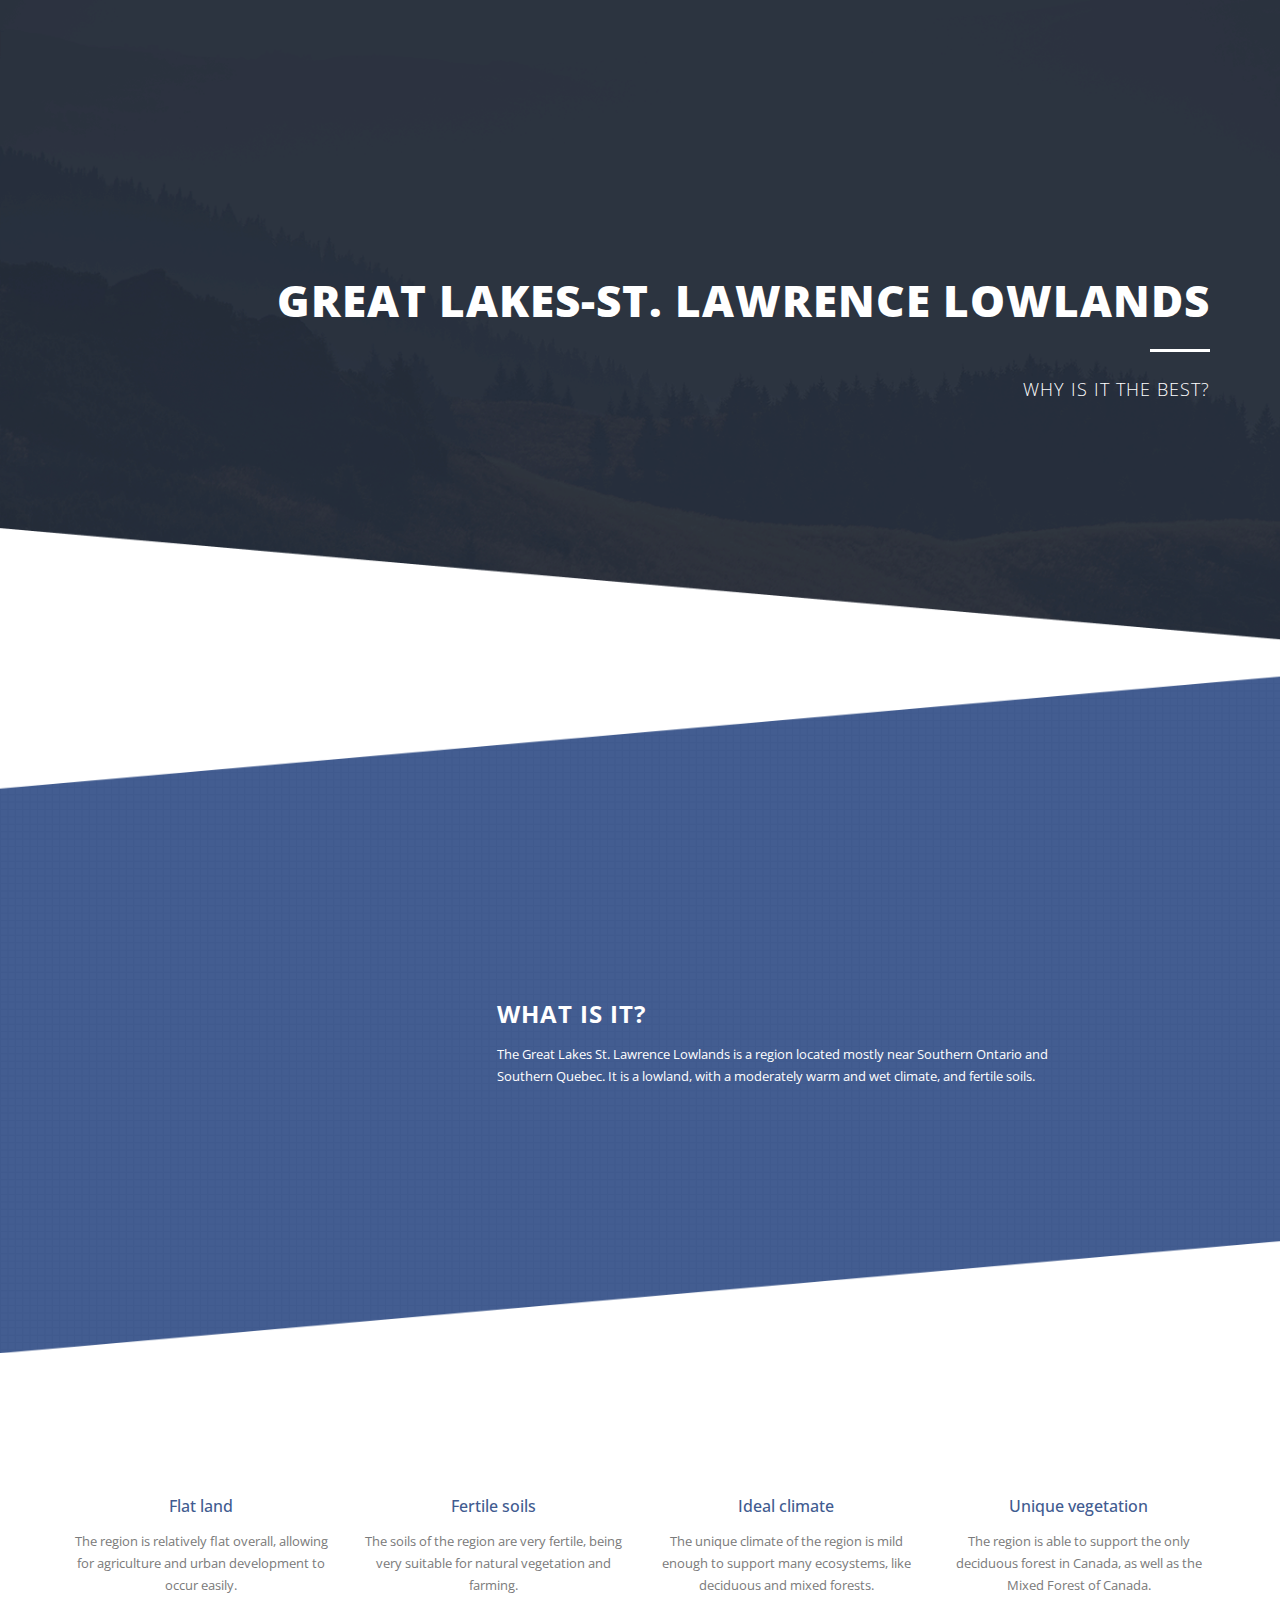
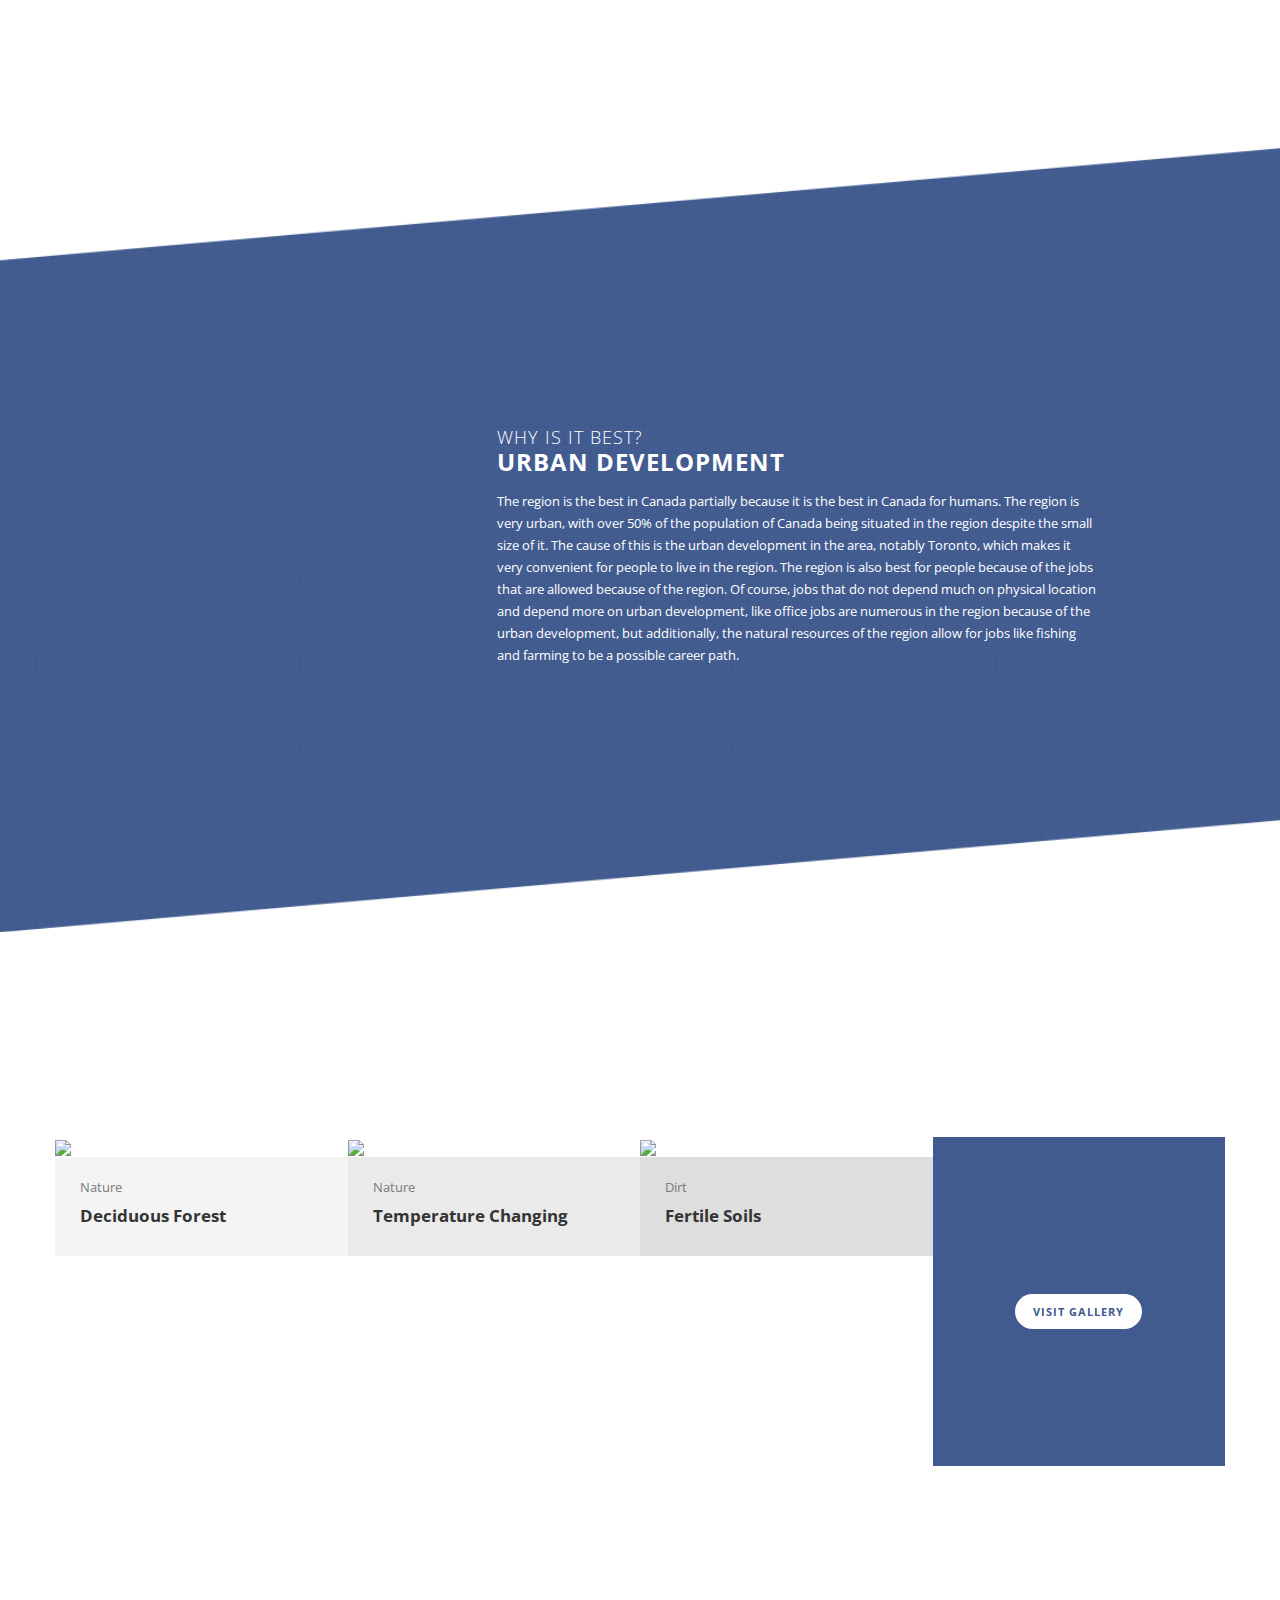
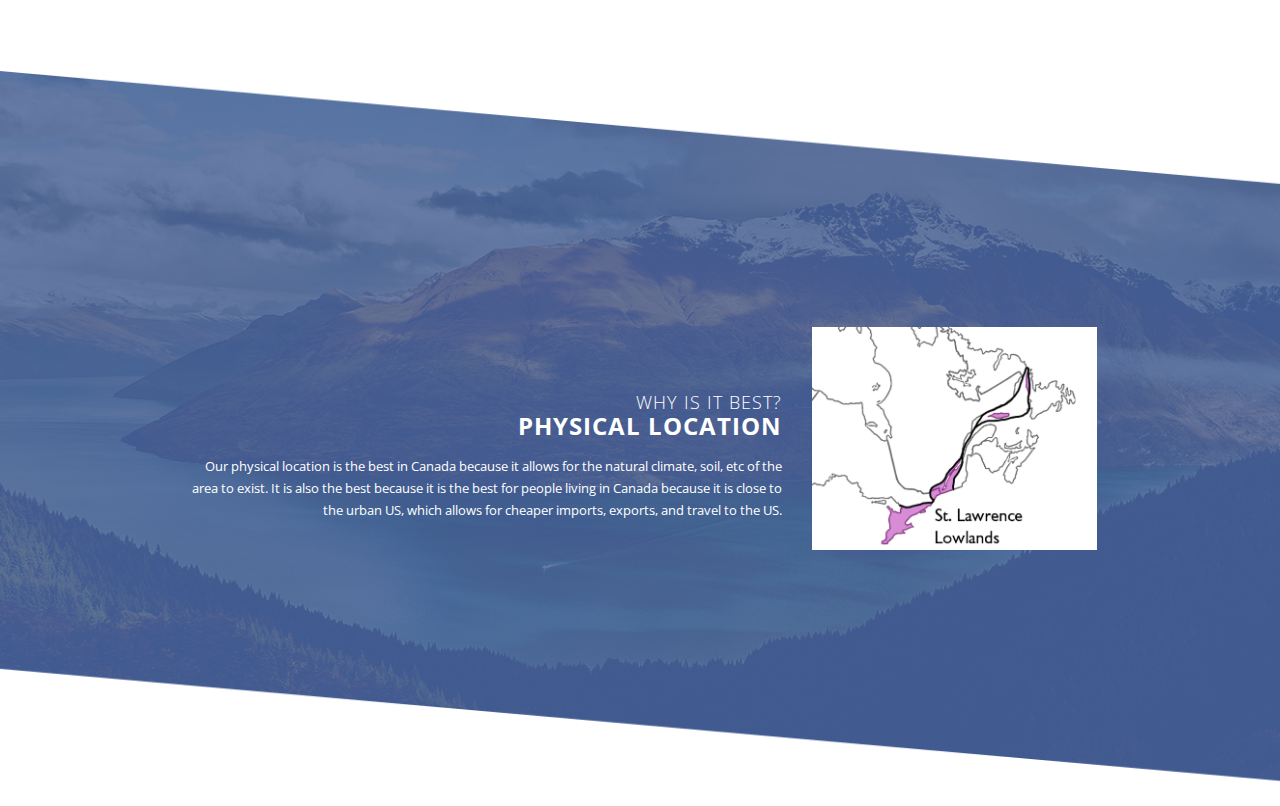
==== index.html @ 6da6be7d "fuck" ====
<!doctype html>
<!--[if lt IE 7]>      <html class="no-js lt-ie9 lt-ie8 lt-ie7" lang=""> <![endif]-->
<!--[if IE 7]>         <html class="no-js lt-ie9 lt-ie8" lang=""> <![endif]-->
<!--[if IE 8]>         <html class="no-js lt-ie9" lang=""> <![endif]-->
<!--[if gt IE 8]><!--> <html class="no-js" lang=""> <!--<![endif]-->
    <head>
        <meta charset="utf-8">
        <meta http-equiv="X-UA-Compatible" content="IE=edge,chrome=1">
<!--

Template 2091 Ziggy

http://www.tooplate.com/view/2091-ziggy

-->
<link rel="apple-touch-icon-precomposed" sizes="57x57" href="favicomatic/apple-touch-icon-57x57.png" />
<link rel="apple-touch-icon-precomposed" sizes="114x114" href="favicomatic/apple-touch-icon-114x114.png" />
<link rel="apple-touch-icon-precomposed" sizes="72x72" href="favicomatic/apple-touch-icon-72x72.png" />
<link rel="apple-touch-icon-precomposed" sizes="144x144" href="favicomatic/apple-touch-icon-144x144.png" />
<link rel="apple-touch-icon-precomposed" sizes="60x60" href="favicomatic/apple-touch-icon-60x60.png" />
<link rel="apple-touch-icon-precomposed" sizes="120x120" href="favicomatic/apple-touch-icon-120x120.png" />
<link rel="apple-touch-icon-precomposed" sizes="76x76" href="favicomatic/apple-touch-icon-76x76.png" />
<link rel="apple-touch-icon-precomposed" sizes="152x152" href="favicomatic/apple-touch-icon-152x152.png" />
<link rel="icon" type="image/png" href="favicomatic/favicon-196x196.png" sizes="196x196" />
<link rel="icon" type="image/png" href="favicomatic/favicon-96x96.png" sizes="96x96" />
<link rel="icon" type="image/png" href="favicomatic/favicon-32x32.png" sizes="32x32" />
<link rel="icon" type="image/png" href="favicomatic/favicon-16x16.png" sizes="16x16" />
<link rel="icon" type="image/png" href="favicomatic/favicon-128.png" sizes="128x128" />
<meta name="application-name" content="&nbsp;"/>
<meta name="msapplication-TileColor" content="#FFFFFF" />
<meta name="msapplication-TileImage" content="favicomatic/mstile-144x144.png" />
<meta name="msapplication-square70x70logo" content="favicomatic/mstile-70x70.png" />
<meta name="msapplication-square150x150logo" content="favicomatic/mstile-150x150.png" />
<meta name="msapplication-wide310x150logo" content="favicomatic/mstile-310x150.png" />
<meta name="msapplication-square310x310logo" content="favicomatic/mstile-310x310.png" />

        <title>Great Lakes-St. Lawrence Lowlands</title>
        <meta name="description" content="">
        <meta name="viewport" content="width=device-width, initial-scale=1">
        
        <link href="https://fonts.googleapis.com/css?family=Open+Sans:300,400,600,700,800" rel="stylesheet">
        <link rel="apple-touch-icon" href="apple-touch-icon.png">

        <link rel="stylesheet" href="css/bootstrap.min.css">
        <link rel="stylesheet" href="css/bootstrap-theme.min.css">
        <link rel="stylesheet" href="css/fontAwesome.css">
        <link rel="stylesheet" href="css/tooplate-style.css">

        <script src="js/vendor/modernizr-2.8.3-respond-1.4.2.min.js"></script>
    </head>
    <body>
        

        <section class="first-section">
          <div class="container">
            <div class="row">
              <div class="col-md-12">
                <div class="text-content">
                  <h2>Great Lakes-St. Lawrence Lowlands</h2>
                  <div class="line-dec"></div>
                  <span>Why is it the best?</span>
                </div>
              </div>
            </div>
          </div>
        </section>

        
        <section class="third-section">
          <div class="container">
            <div class="row">
              <div class="col-md-10 col-md-offset-1">
                <div class="left-image col-md-4">
                  <img src="https://live.staticflickr.com/2066/1739766383_c08c0057c8_b.jpg" alt="">
                </div>
                <div class="right-text col-md-8">
                  <h4><em></em><br>What is it?</h4>
                  <p>The Great Lakes St. Lawrence Lowlands is a region located mostly near Southern Ontario and Southern Quebec. It is a lowland, with a moderately warm and wet climate, and fertile soils.
                  </p>
                </div>
              </div>
            </div>
          </div>
        </section>
        <section class="second-section">
          <div class="container">
            <div class="row">
              <div class="col-md-3 col-sm-6">
                <div class="service-item">
                  <div class="icon">
                      <img src="http://ottawageography.yolasite.com/resources/78af8d7d-ea88-4851-98fd-b09d8a6c6bad.jpg" alt="">
                  </div>
                  <h4>Flat land</h4>
                  <p>The region is relatively flat overall, allowing for agriculture and urban development to occur easily.</p>
                </div>
              </div>
              <div class="col-md-3 col-sm-6">
                <div class="service-item">
                  <div class="icon">
                      <img src="https://miro.medium.com/max/2625/1*d8DyNLUIa8xo5rGrO-2FSg.jpeg" alt="">
                  </div>
                  <h4>Fertile soils</h4>
                  <p>The soils of the region are very fertile, being very suitable for natural vegetation and farming.</p>
                </div>
              </div>
              <div class="col-md-3 col-sm-6">
                <div class="service-item">
                  <div class="icon">
                      <img src="https://c2.staticflickr.com/2/1025/1300000559_3ce726d0a6.jpg" alt="">
                  </div>
                  <h4>Ideal climate</h4>
                  <p>The unique climate of the region is mild enough to support many ecosystems, like deciduous and mixed forests.</p>
                </div>
              </div>
              <div class="col-md-3 col-sm-6">
                <div class="service-item">
                  <div class="icon">
                      <img src="http://geoknow.net/places/images/canada-grat-lakes-st-lawrence-lowlands/T-McDonald-Canada-GLSLLL-Autumn-Colour-Spencer-Gorge-ON_g9i5.jpg" alt="">
                  </div>
                  <h4>Unique vegetation</h4>
                  <p>The region is able to support the only deciduous forest in Canada, as well as the Mixed Forest of Canada.</p>
                </div>
              </div>
            </div>
          </div>
        </section>

        <section class="third-section">
          <div class="container">
            <div class="row">
              <div class="col-md-10 col-md-offset-1">
                <div class="left-image col-md-4">
                  <img src="https://handluggageonly.co.uk/wp-content/uploads/2018/05/6I9A9440.jpg" alt="">
                </div>
                <div class="right-text col-md-8">
                  <h4><em>Why is it best?</em><br>Urban Development</h4>
                  <p>The region is the best in Canada partially because it is the best in Canada for humans. The region is very urban, with over 50% of the population of Canada being situated in the region despite the small size of it. The cause of this is the urban development in the area, notably Toronto, which makes it very convenient for people to live in the region. The region is also best for people because of the jobs that are allowed because of the region. Of course, jobs that do not depend much on physical location and depend more on urban development, like office jobs are numerous in the region because of the urban development, but additionally, the natural resources of the region allow for jobs like fishing and farming to be a possible career path. 
                  </p>
                </div>
              </div>
            </div>
          </div>
        </section>

        <section class="fourth-section">
          <div class="container">
            <div class="row">
              <div class="col-md-3 col-sm-6">
                <div class="portfolio-item first-item">
                  <div class="image">
                    <a href="https://www.nps.gov/im/ncrn/images/I-M_20061027_AutumnColors_51_lg.jpg?maxwidth=1200&autorotate=false" data-lightbox="image-1"><img src="https://www.nps.gov/im/ncrn/images/I-M_20061027_AutumnColors_51_lg.jpg?maxwidth=1200&autorotate=false"></a>
                  </div>
                  <div class="text">
                    <span>Nature</span>
                    <h4>Deciduous Forest</h4>
                  </div>
                </div>
              </div>
              <div class="col-md-3 col-sm-6">
                <div class="portfolio-item second-item">
                  <div class="image">
                    <a href="https://i.pinimg.com/originals/65/4c/60/654c600052a0fb4bc48bbe110316e468.jpg" data-lightbox="image-1"><img src="https://i.pinimg.com/originals/65/4c/60/654c600052a0fb4bc48bbe110316e468.jpg"></a>
                  </div>
                  <div class="text">
                    <span>Nature</span>
                    <h4>Temperature Changing</h4>
                  </div>
                </div>
              </div>
              <div class="col-md-3 col-sm-6">
                <div class="portfolio-item third-item">
                  <div class="image">
                    <a href="https://stlawrencelowlands.files.wordpress.com/2013/11/7sm.jpg" data-lightbox="image-1"><img src="https://stlawrencelowlands.files.wordpress.com/2013/11/7sm.jpg"></a>
                  </div>
                  <div class="text">
                    <span>Dirt</span>
                    <h4>Fertile Soils</h4>
                  </div>
                </div>
              </div>
              <div class="col-md-3 col-sm-6">
                <div class="send-to-portfolio">
                  <div class="primary-button">
                    <a href="portfolio-page.html">Visit gallery</a>
                  </div>
                </div>
              </div>
            </div>
          </div>
        </section>

        <section class="fivth-section">
          <div class="container">
            <div class="row">
              <div class="col-md-10 col-md-offset-1"> 
                <div class="left-text col-md-8">
                  <h4><em>Why is it best?</em><br>Physical Location</h4>
                  <p>Our physical location is the best in Canada because it  allows for the natural climate, soil, etc of the area to exist. It is also the best because it is the best for people living in Canada because it is close to the urban US, which allows for cheaper imports, exports, and travel to the US. 
                  </p>
                </div>
                <div class="right-image col-md-4">
                  <img src="img/Capture.PNG" alt="">
                </div>
              </div>
            </div>
          </div>
        </section>


        <script src="//ajax.googleapis.com/ajax/libs/jquery/1.11.2/jquery.min.js"></script>
        <script>window.jQuery || document.write('<script src="js/vendor/jquery-1.11.2.min.js"><\/script>')</script>

        <script src="js/vendor/bootstrap.min.js"></script>

        <script src="js/plugins.js"></script>
        <script src="js/main.js"></script>

    </body>
</html>
---- css/tooplate-style.css ----
/* 

Template 2091 Ziggy

http://www.tooplate.com/view/2091-ziggy

*/

/*============
BASIC STYLE
============*/

ul {
	padding: 0;
	margin: 0;
	list-style: none;
}

body {
	font-family: 'Open Sans', sans-serif;
}

p {
	font-size: 13px;
	color: #7a7a7a;
	line-height: 22px;
}

.primary-button a {
	text-decoration: none;
	padding: 10px 18px;
	display: inline-block;
	border-radius: 24px;
	font-size: 11px;
	text-transform: uppercase;
	font-weight: 700;
	letter-spacing: 1px;
}


/* ======================
----- FIRST SECTION------
=======================*/

.first-section {
	background-image: url(../img/first-section-bg.png);
	background-size: cover;
	width: 100%;
	background-repeat: no-repeat;
	padding: 20% 0px 20% 0px;
}

.first-section .text-content {
	text-align: right;
	color: #fff;
}

.first-section .text-content h2 {
	font-size: 44px;
	text-transform: uppercase;
	font-weight: 900;
	letter-spacing: 1px;
}

.first-section .text-content .line-dec {
	width: 60px;
	height: 3px;
	background-color: #fff;
	margin: 25px 0px 25px auto;
}

.first-section .text-content span {
	font-size: 18px;
	text-transform: uppercase;
	font-weight: 300;
	letter-spacing: 1px;
}


/* ======================
---- SECOND SECTION------
=======================*/

.second-section {
	padding: 100px 0px;
}

.second-section .service-item {
	text-align: center;
}

.second-section .service-item .icon img {
	max-width: 100%;
	overflow: hidden;
}

.second-section h4 {
	font-size: 16px;
	color: #415b90;
	margin-top: 25px;
	margin-bottom: 15px;
}


/* ======================
----- THIRD SECTION------
=======================*/

.third-section {
	background-image: url(../img/third-section-bg.png);
	background-size: cover;
	width: 100%;
	background-repeat: no-repeat;
	padding: 20% 0px;
}

.third-section .left-image img {
	width: 100%;
	overflow: hidden;
	text-align: center;
}

.third-section .right-text {
	display: inline;
}

.third-section em {
	font-size: 18px;
	font-style: normal;
	font-weight: 300;
}

.third-section h4 {
	margin-top: 60px;
	color: #fff;
	font-size: 24px;
	font-weight: 700;
	text-transform: uppercase;
	letter-spacing: 1px;
}

.third-section p {
	color: #fff;
	margin-top: 15px;
}


/* ======================
---- FOURTH SECTION -----
=======================*/

.fourth-section {
	background-image: url(../img/fourth-section-bg.png);
	background-size: cover;
	width: 100%;
	background-repeat: no-repeat;
	padding: 16% 0px;
}

.fourth-section .col-md-3 {
	padding-left: 0px;
	padding-right: 0px;
}

.fourth-section .portfolio-item img {
	width: 100%;
	overflow: hidden;
}

.fourth-section .first-item .text {
	background-color: #f4f4f4;
}

.fourth-section .second-item .text {
	background-color: #eaeaea;
}

.fourth-section .third-item .text {
	background-color: #dedede;
}

.fourth-section .portfolio-item .text {
	padding: 20px 25px;
}

.fourth-section .portfolio-item .text span {
	font-size: 13px;
	color: #7a7a7a;
}

.fourth-section .portfolio-item .text h4 {
	font-size: 17px;
	color: #343434;
	font-weight: 700;
}

.fourth-section .send-to-portfolio {
	background-color: #415b90;
	text-align: center;
	padding:  46.7% 0px;
}

.fourth-section .send-to-portfolio span {
	display: inline-block;
	font-size: 13px;
	color: #fff;
}

.fourth-section .send-to-portfolio .primary-button {
	margin-top: 20px;
}

.fourth-section .send-to-portfolio .primary-button a {
	background-color: #fff;
	color: #415b90;
}

.fourth-section .send-to-portfolio .primary-button a:hover {
	background-color: #22304d;
	color: #fff;
	transition: all 0.3s;
}


/* ======================
----- FIVTH SECTION------
=======================*/

.fivth-section {
	background-image: url(../img/fivth-section-bg.png);
	background-size: cover;
	width: 100%;
	background-repeat: no-repeat;
	padding: 20% 0px;
}

.fivth-section .right-image {
	display: inline;
}

.fivth-section .right-image img {
	max-width: 100%;
	overflow: hidden;
	text-align: center;
}

.fivth-section .left-text {
	display: inline;
	text-align: right;
}

.fivth-section em {
	font-size: 18px;
	font-style: normal;
	font-weight: 300;
}

.fivth-section h4 {
	margin-top: 60px;
	color: #fff;
	font-size: 24px;
	font-weight: 700;
	text-transform: uppercase;
	letter-spacing: 1px;
}

.fivth-section p {
	color: #fff;
	margin-top: 15px;
}


/* ======================
----- SIXTH SECTION------
=======================*/

.sixth-section {
	background-image: url(../img/sixth-section-bg.png);
	background-size: cover;
	width: 100%;
	background-repeat: no-repeat;
	padding: 10% 0px;
}

.sixth-section input {
	padding-left: 15px;
	font-size: 13px;
	color: #7a7a7a;
	border: 1px solid #eee;
	outline: none;
	height: 44px;
	border-radius: 22px;
	width: 100%;
	margin-bottom: 30px;
}

.sixth-section textarea {
	border-radius: 22px;
	border: 1px solid #eee;
	padding: 15px;
	font-size: 13px;
	color: #7a7a7a;
	outline: none;
	margin-bottom: 25px;
	height: 180px;
	max-height: 250px;
	width: 100%;
	max-width: 100%;
	max-height: 240px;
	display: inline-block;
}

.sixth-section button {
	text-decoration: none;
	padding: 10px 18px;
	display: inline-block;
	border-radius: 24px;
	font-size: 11px;
	text-transform: uppercase;
	font-weight: 700;
	background-color: #415b90;
	color: #fff;
	letter-spacing: 1px;
}

.sixth-section button:hover {
	color: #fff;
	background-color: #22304d;
	transition: all 0.3s;
}

.sixth-section .right-info {
	margin-left: 20px;
}

.sixth-section .right-info ul {
	padding: 0;
	margin: 0;
	list-style: none;
}

.sixth-section .right-info ul li {
	display: block;
	font-size: 13px;
	font-weight: 700;
	color: #415b90;
	margin-bottom: 20px;
}

.sixth-section .right-info ul li a {
	text-decoration: none;
	color: #415b90;
}

.sixth-section .right-info ul li i {
	margin-right: 15px;
	display: inline-block;
	width: 46px;
	height: 46px;
	line-height: 46px;
	text-align: center;
	color: #415b90;
	border-radius: 50%;
	border: 1px solid #415b90;
	font-size: 18px;
}

/* ======================
----- FOOTER SECTION ----
=======================*/

footer {
	text-align: center;
	background-image: url(../img/footer-bg.png);
	background-size: cover;
	width: 100%;
	background-repeat: no-repeat;
	padding: 11% 0px 4% 0px;
}

footer ul {
	padding: 0;
	margin: 0;
	list-style: none;
}

footer ul li {
	display: inline-block;
	margin: 0 3px;
}

footer ul li a {
	font-size: 16px;
	color: #415b90;
	display: inline-block;
	width: 38px;
	height: 38px;
	line-height: 38px;
	text-align: center;
	background-color: #fff;
	border-radius: 50%;
}

footer ul li a:hover {
	background-color: #22304d;
	color: #415b90;
	transition: all 0.3s;
}

footer p {
	margin-top: 20px;
	font-size: 13px;
	font-weight: 300;
	letter-spacing: 0.2px;
	color: #fff;
}

footer em {
	font-style: normal;
	font-weight: 600;
}

footer a {
	color: #fff;
}

footer a:hover {
	color: #3CF;
}


/* =====================
----- GALLERY PAGE -----
======================*/

.first-gallery-section {
	background-image: url(../img/heading-bg.png);
	background-size: cover;
	width: 100%;
	background-repeat: no-repeat;
	padding: 10% 0px 15% 0px;
}

.first-gallery-section .text-content {
	text-align: right;
	color: #fff;
}

.first-gallery-section .text-content h2 {
	font-size: 44px;
	text-transform: uppercase;
	font-weight: 900;
	letter-spacing: 1px;
}

.first-gallery-section .text-content .line-dec {
	width: 60px;
	height: 3px;
	background-color: #fff;
	margin: 25px 0px 25px auto;
}

.first-gallery-section .text-content span {
	font-size: 18px;
	text-transform: uppercase;
	font-weight: 300;
	letter-spacing: 1px;
}

.send-to-home  {
	margin-top: 100px;
	margin-bottom: 50px;
}

.send-to-home .back-to-home {
	background-color: #415b90;
	text-align: center;
	padding: 45px 0px;
}

.send-to-home .back-to-home span {
	display: inline-block;
	font-size: 13px;
	color: #fff;
}

.send-to-home .back-to-home .primary-button {
	margin-top: 20px;
}

.send-to-home .back-to-home .primary-button a {
	background-color: #fff;
	color: #415b90;
}

.send-to-home .back-to-home .primary-button a:hover {
	background-color: #22304d;
	color: #fff;
	transition: all 0.3s;
}

.filter-categories {
  text-align: center;
  margin-bottom: 20px;
  margin-top: 10px;
}

.filter-categories ul li {
  margin: 0px 5px 15px 5px;
  display: inline-block;
}

.filter-categories ul li span {
  cursor: pointer;
  color: #7a7a7a;
  border-radius: 25px;
  background: white;
  display: inline-block;
  border: 1px solid #ddd;
  padding: 10px 18px;
  font-size: 11px;
  text-transform: uppercase;
  font-weight: 700;
}

.filter-categories ul li.active span {
  background: #415b90;
  color: white;
  border: 1px solid #415b90;
}

.projects-holder .mix {
  display: none;
}

.content-wrapper {
	margin-bottom: 100px;
	text-align: center;
}

.content-wrapper .portfolio-items {
	margin-top: 30px;
}

.content-wrapper ul {
	padding: 0;
	margin: 0;
	list-style: none;
}

.content-wrapper .project-item {
	margin-top: 25px;
}

.content-wrapper .project-item img {
	width: 100%;
	overflow: hidden;
}

.content-wrapper .project-item .text {
	text-align: left;
	padding: 20px 25px;
	background-color: #f4f4f4;
}

.content-wrapper .project-item .text span {
	font-size: 13px;
	color: #7a7a7a;
}

.content-wrapper .project-item .text h4 {
	font-size: 17px;
	color: #343434;
	font-weight: 700;
}


/* ======================
-- RESPONSIVE SECTION ---
=======================*/

@media (max-width: 1200px){

	.fourth-section .send-to-portfolio {
		padding:  47.5% 0px;
	}

	.gallery-page .portfolio-items  {
		margin-right: 15px;
	}

}

@media (max-width: 992px){

	.fourth-section .send-to-portfolio {
		padding:  45.8% 0px;
	}

	.third-section {
		text-align: center;
	}

	.third-section .right-text {
		text-align: left;
	}

	.third-section .left-image img {
		width: 50%;
	}

	.fivth-section {
		text-align: center;
	}

	.fivth-section .left-text {
		text-align: left;
	}

	.fivth-section .right-image img {
		margin-top: 30px;
		width: 50%;
	}

	.sixth-section .right-info {
		text-align: left;
		margin-left: 0px;
		margin-top: 45px;
	}

}

@media (max-width: 850px){

	.send-to-home  {
		margin-top: 80px;
	}

	.first-gallery-section {
		padding: 10% 0px 40% 0px;
	}

	.first-section {
		padding: 150px 0px 200px 0px;
	}

	.first-section .text-content {
		text-align: center;
	}

	.first-section .text-content .line-dec {
		margin: 25px auto;
	}

	.second-section {
		padding: 50px 0px 0px 0px;
	}

	.second-section .service-item {
		margin-bottom: 50px;
	}

	.third-section {
		margin-top: -50px;
		text-align: center;
		padding: 250px 0px 150px 0px;
	}

	.third-section .right-text {
		text-align: left;
	}

	.fourth-section {
		padding: 150px 0px;
	}

	.fourth-section .col-md-3 {
		padding-left: 15px;
		padding-right: 15px;
	}

	.fourth-section .portfolio-item {
		margin-bottom: 30px;
	}

	.fourth-section .send-to-portfolio {
		padding:  46% 0px;
	}

	.fivth-section {
		text-align: center;
		padding: 50px 0px 250px 0px;
	}

	.fivth-section .left-text {
		text-align: left;
		margin-bottom: 30px;
		display: inline-block;
	}

	.sixth-section {
		text-align: center;
		padding: 0px 0px 0px 0px;
	}

	.sixth-section .right-info {
		text-align: left;
		margin-left: 0px;
		margin-top: 45px;
	}

	footer {
		margin-top: -50px;
		padding: 200px 0px 20px 0px;
	}
}


@media (max-width: 590px){

	.third-section {
		text-align: center;
	}

	.third-section .left-image img {
		width: 80%;
	}

	.fivth-section {
		text-align: center;
	}

	.fivth-section .right-image img {
		width: 80%;
	}
	
}

/*========================================
----------- LIGHT BOX STYLE ------------
========================================*/

/* Preload images */
body:after {
  content: url(../img/close.png) url(../img/loading.gif) url(../img/prev.png) url(../img/next.png);
  display: none;
}

body.lb-disable-scrolling {
  overflow: hidden;
}

.lightboxOverlay {
  position: absolute;
  top: 0;
  left: 0;
  z-index: 9999;
  background-color: black;
  filter: progid:DXImageTransform.Microsoft.Alpha(Opacity=80);
  opacity: 0.8;
  display: none;
}

.lightbox {
  position: absolute;
  margin-top: 5%;
  left: 0;
  width: 100%;
  z-index: 10000;
  text-align: center;
  line-height: 0;
  font-weight: normal;
}

.lightbox .lb-image {
  display: block;
  height: auto;
  max-width: inherit;
  max-height: none;
  border-radius: 3px;

  /* Image border */
  border: 4px solid white;
}

.lightbox a img {
  border: none;
}

.lb-outerContainer {
  position: relative;
  *zoom: 1;
  width: 250px;
  height: 250px;
  margin: 0 auto;
  border-radius: 4px;

  /* Background color behind image.
     This is visible during transitions. */
  background-color: white;
}

.lb-outerContainer:after {
  content: "";
  display: table;
  clear: both;
}

.lb-loader {
  position: absolute;
  top: 43%;
  left: 0;
  height: 25%;
  width: 100%;
  text-align: center;
  line-height: 0;
}

.lb-cancel {
  display: block;
  width: 32px;
  height: 32px;
  margin: 0 auto;
  background: url(../img/loading.gif) no-repeat;
}

.lb-nav {
  position: absolute;
  top: 0;
  left: 0;
  height: 100%;
  width: 100%;
  z-index: 10;
}

.lb-container > .nav {
  left: 0;
}

.lb-nav a {
  outline: none;
  background-image: url('[data-uri]');
}

.lb-prev, .lb-next {
  height: 100%;
  cursor: pointer;
  display: block;
}

.lb-nav a.lb-prev {
  width: 34%;
  left: 0;
  float: left;
  background: url(../img/prev.png) left 48% no-repeat;
  filter: progid:DXImageTransform.Microsoft.Alpha(Opacity=0);
  opacity: 0;
  -webkit-transition: opacity 0.6s;
  -moz-transition: opacity 0.6s;
  -o-transition: opacity 0.6s;
  transition: opacity 0.6s;
}

.lb-nav a.lb-prev:hover {
  filter: progid:DXImageTransform.Microsoft.Alpha(Opacity=100);
  opacity: 1;
}

.lb-nav a.lb-next {
  width: 64%;
  right: 0;
  float: right;
  background: url(../img/next.png) right 48% no-repeat;
  filter: progid:DXImageTransform.Microsoft.Alpha(Opacity=0);
  opacity: 0;
  -webkit-transition: opacity 0.6s;
  -moz-transition: opacity 0.6s;
  -o-transition: opacity 0.6s;
  transition: opacity 0.6s;
}

.lb-nav a.lb-next:hover {
  filter: progid:DXImageTransform.Microsoft.Alpha(Opacity=100);
  opacity: 1;
}

.lb-dataContainer {
  margin: 0 auto;
  padding-top: 5px;
  *zoom: 1;
  width: 100%;
  -moz-border-radius-bottomleft: 4px;
  -webkit-border-bottom-left-radius: 4px;
  border-bottom-left-radius: 4px;
  -moz-border-radius-bottomright: 4px;
  -webkit-border-bottom-right-radius: 4px;
  border-bottom-right-radius: 4px;
}

.lb-dataContainer:after {
  content: "";
  display: table;
  clear: both;
}

.lb-data {
  padding: 0 4px;
  color: #ccc;
}

.lb-data .lb-details {
  width: 85%;
  float: left;
  text-align: left;
  line-height: 1.1em;
}

.lb-data .lb-caption {
  font-size: 13px;
  font-weight: bold;
  line-height: 1em;
}

.lb-data .lb-caption a {
  color: #4ae;
}

.lb-data .lb-number {
  display: block;
  clear: left;
  padding-bottom: 1em;
  font-size: 12px;
  color: #999999;
}

.lb-data .lb-close {
  display: block;
  float: right;
  width: 30px;
  height: 30px;
  background: url(../img/close.png) top right no-repeat;
  text-align: right;
  outline: none;
  filter: progid:DXImageTransform.Microsoft.Alpha(Opacity=70);
  opacity: 0.7;
  -webkit-transition: opacity 0.2s;
  -moz-transition: opacity 0.2s;
  -o-transition: opacity 0.2s;
  transition: opacity 0.2s;
}

.lb-data .lb-close:hover {
  cursor: pointer;
  filter: progid:DXImageTransform.Microsoft.Alpha(Opacity=100);
  opacity: 1;
}
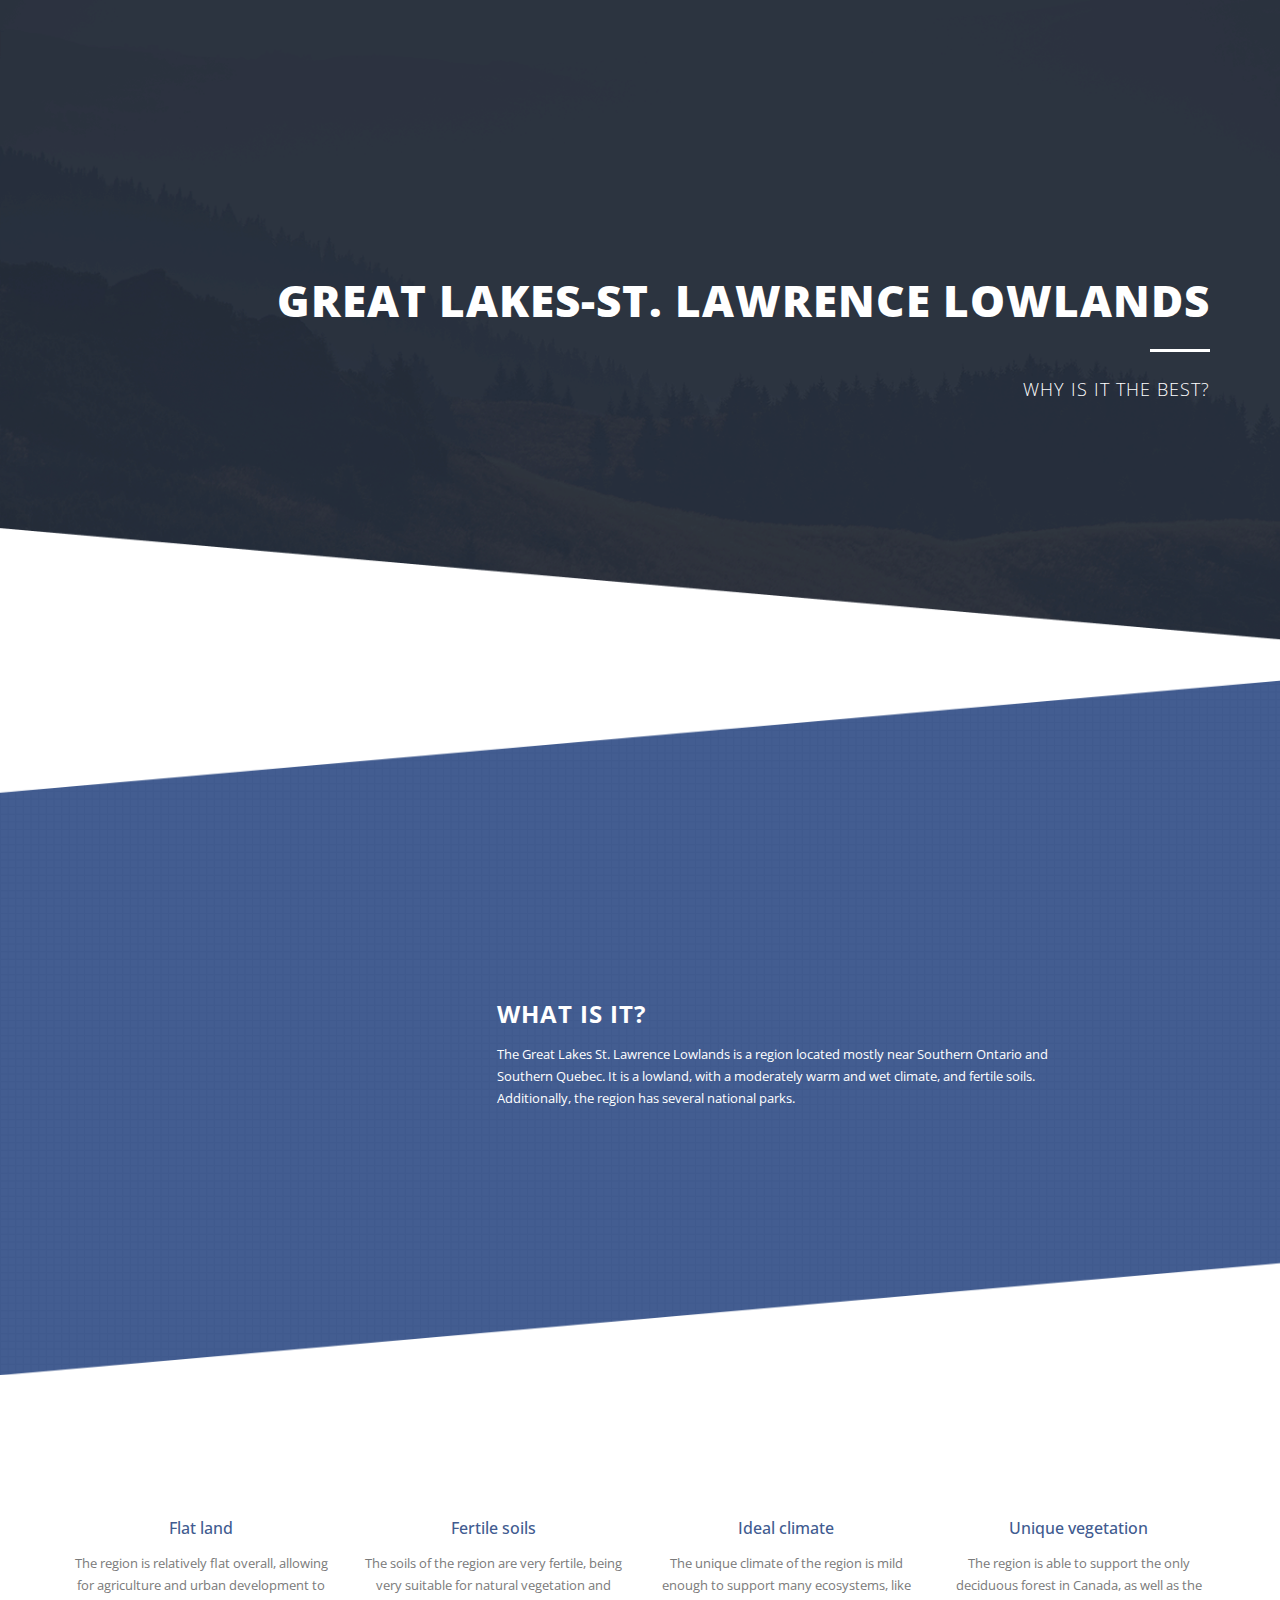
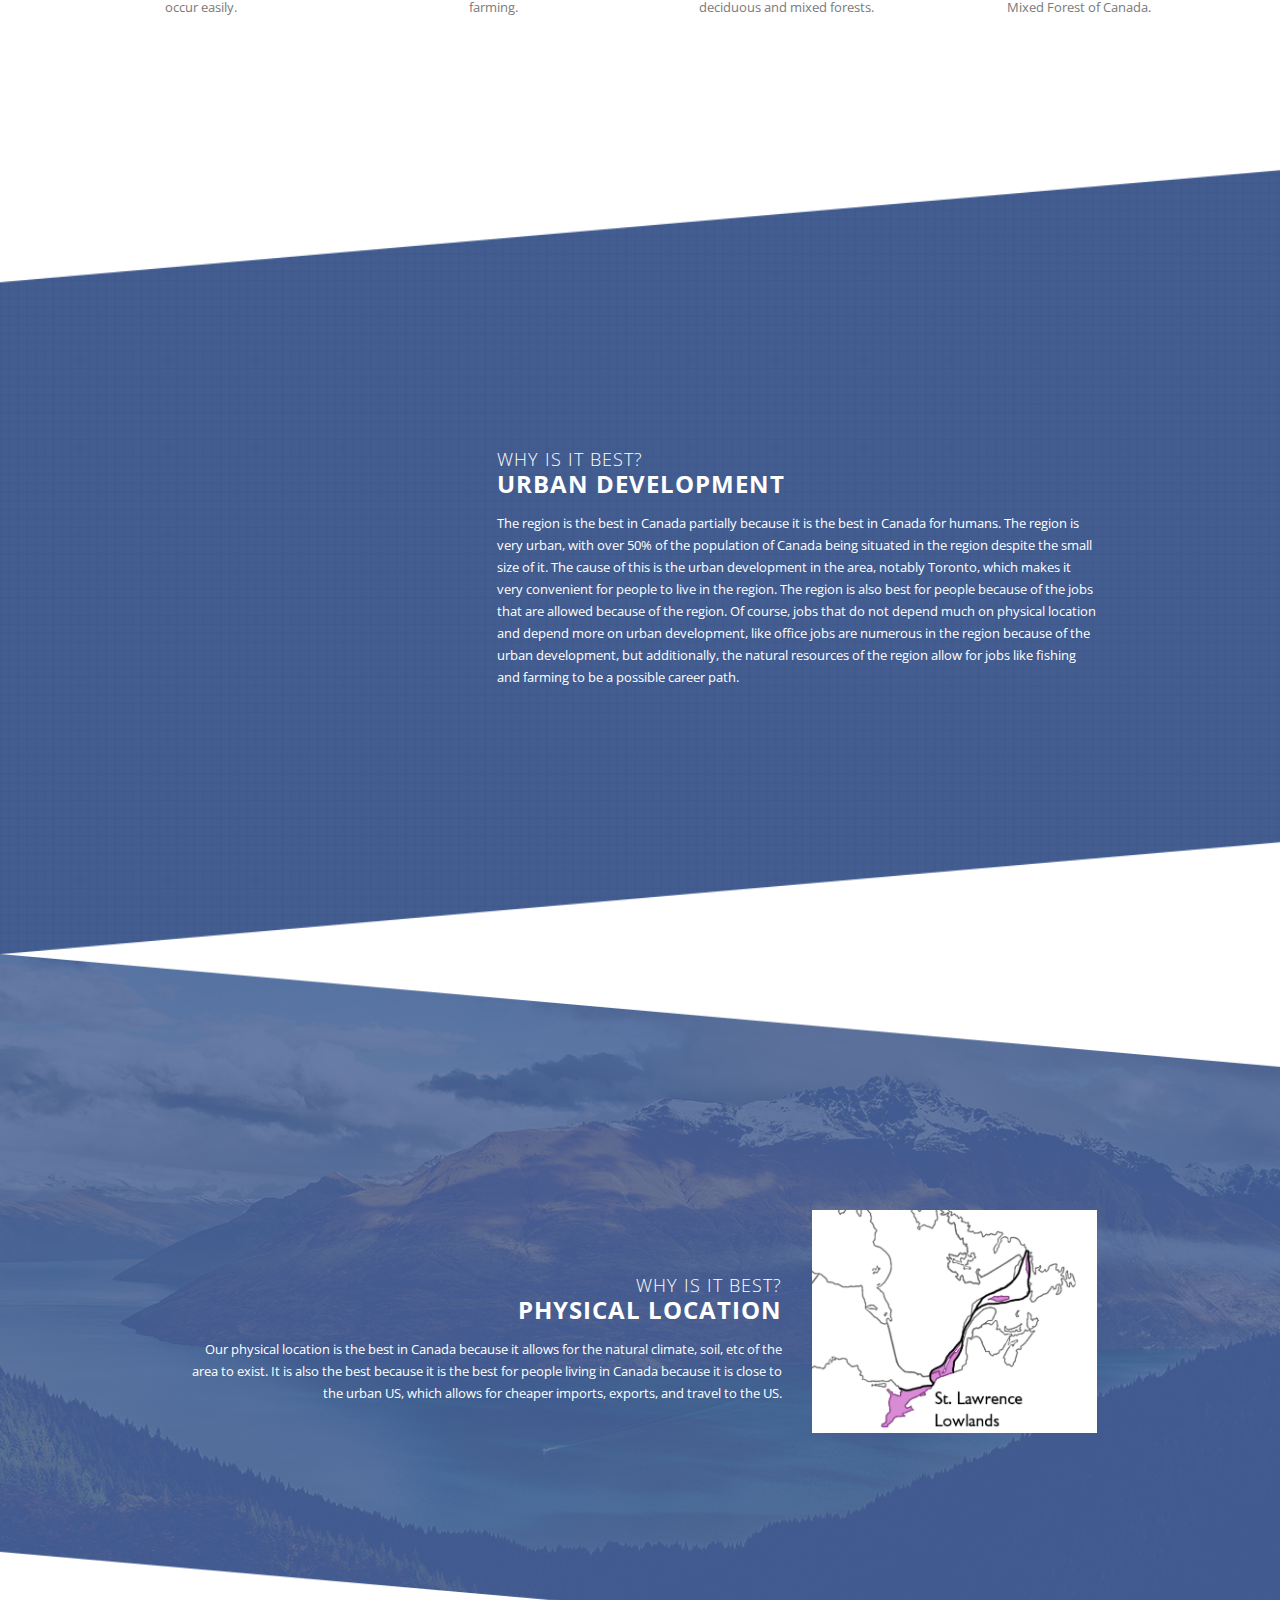
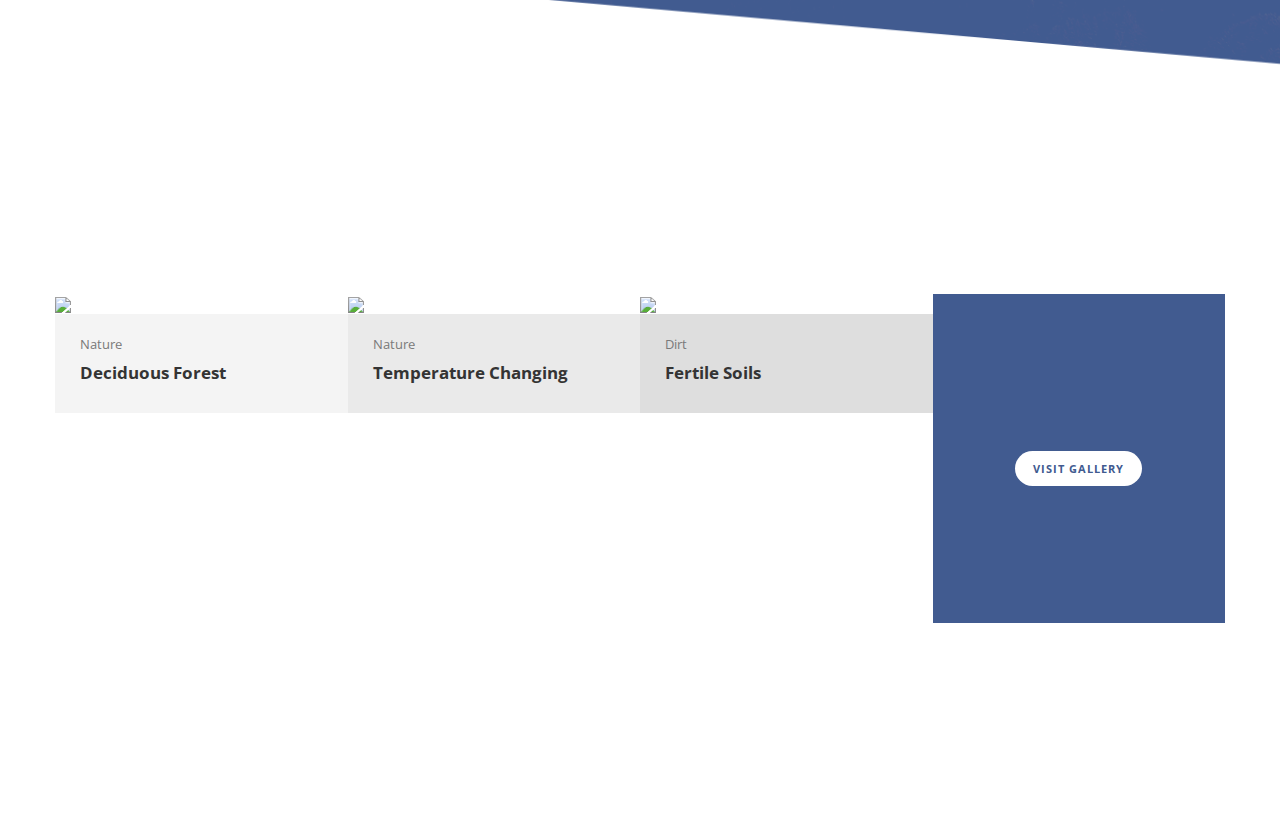
==== commit 6e3e258a: "Update index.html" ====
--- a/index.html
+++ b/index.html
@@ -75,7 +75,7 @@
                 </div>
                 <div class="right-text col-md-8">
                   <h4><em></em><br>What is it?</h4>
-                  <p>The Great Lakes St. Lawrence Lowlands is a region located mostly near Southern Ontario and Southern Quebec. It is a lowland, with a moderately warm and wet climate, and fertile soils.
+                  <p>The Great Lakes St. Lawrence Lowlands is a region located mostly near Southern Ontario and Southern Quebec. It is a lowland, with a moderately warm and wet climate, and fertile soils. Additionally, the region has several national parks.
                   </p>
                 </div>
               </div>
@@ -141,7 +141,22 @@
             </div>
           </div>
         </section>
-
+        <section class="fivth-section">
+            <div class="container">
+              <div class="row">
+                <div class="col-md-10 col-md-offset-1"> 
+                  <div class="left-text col-md-8">
+                    <h4><em>Why is it best?</em><br>Physical Location</h4>
+                    <p>Our physical location is the best in Canada because it  allows for the natural climate, soil, etc of the area to exist. It is also the best because it is the best for people living in Canada because it is close to the urban US, which allows for cheaper imports, exports, and travel to the US. 
+                    </p>
+                  </div>
+                  <div class="right-image col-md-4">
+                    <img src="img/Capture.PNG" alt="">
+                  </div>
+                </div>
+              </div>
+            </div>
+          </section>
         <section class="fourth-section">
           <div class="container">
             <div class="row">
@@ -189,22 +204,7 @@
           </div>
         </section>
 
-        <section class="fivth-section">
-          <div class="container">
-            <div class="row">
-              <div class="col-md-10 col-md-offset-1"> 
-                <div class="left-text col-md-8">
-                  <h4><em>Why is it best?</em><br>Physical Location</h4>
-                  <p>Our physical location is the best in Canada because it  allows for the natural climate, soil, etc of the area to exist. It is also the best because it is the best for people living in Canada because it is close to the urban US, which allows for cheaper imports, exports, and travel to the US. 
-                  </p>
-                </div>
-                <div class="right-image col-md-4">
-                  <img src="img/Capture.PNG" alt="">
-                </div>
-              </div>
-            </div>
-          </div>
-        </section>
+
 
 
         <script src="//ajax.googleapis.com/ajax/libs/jquery/1.11.2/jquery.min.js"></script>
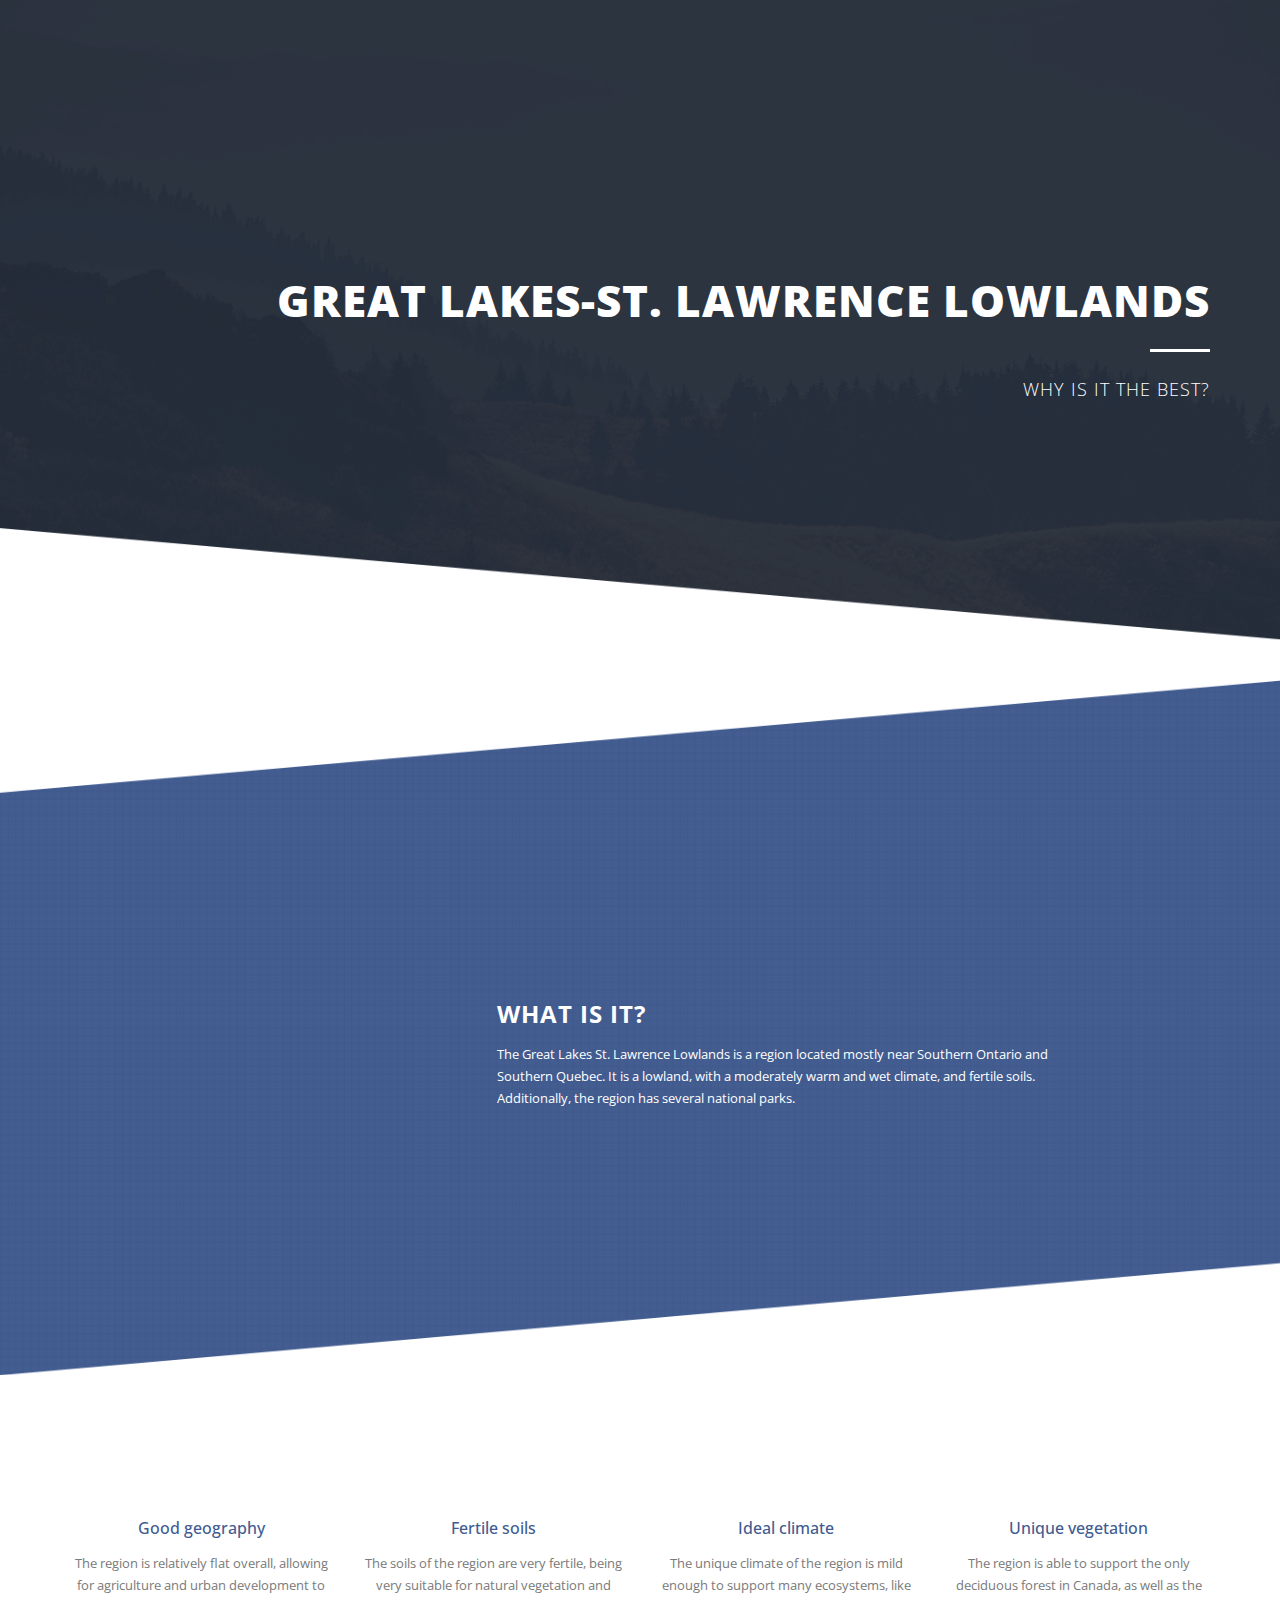
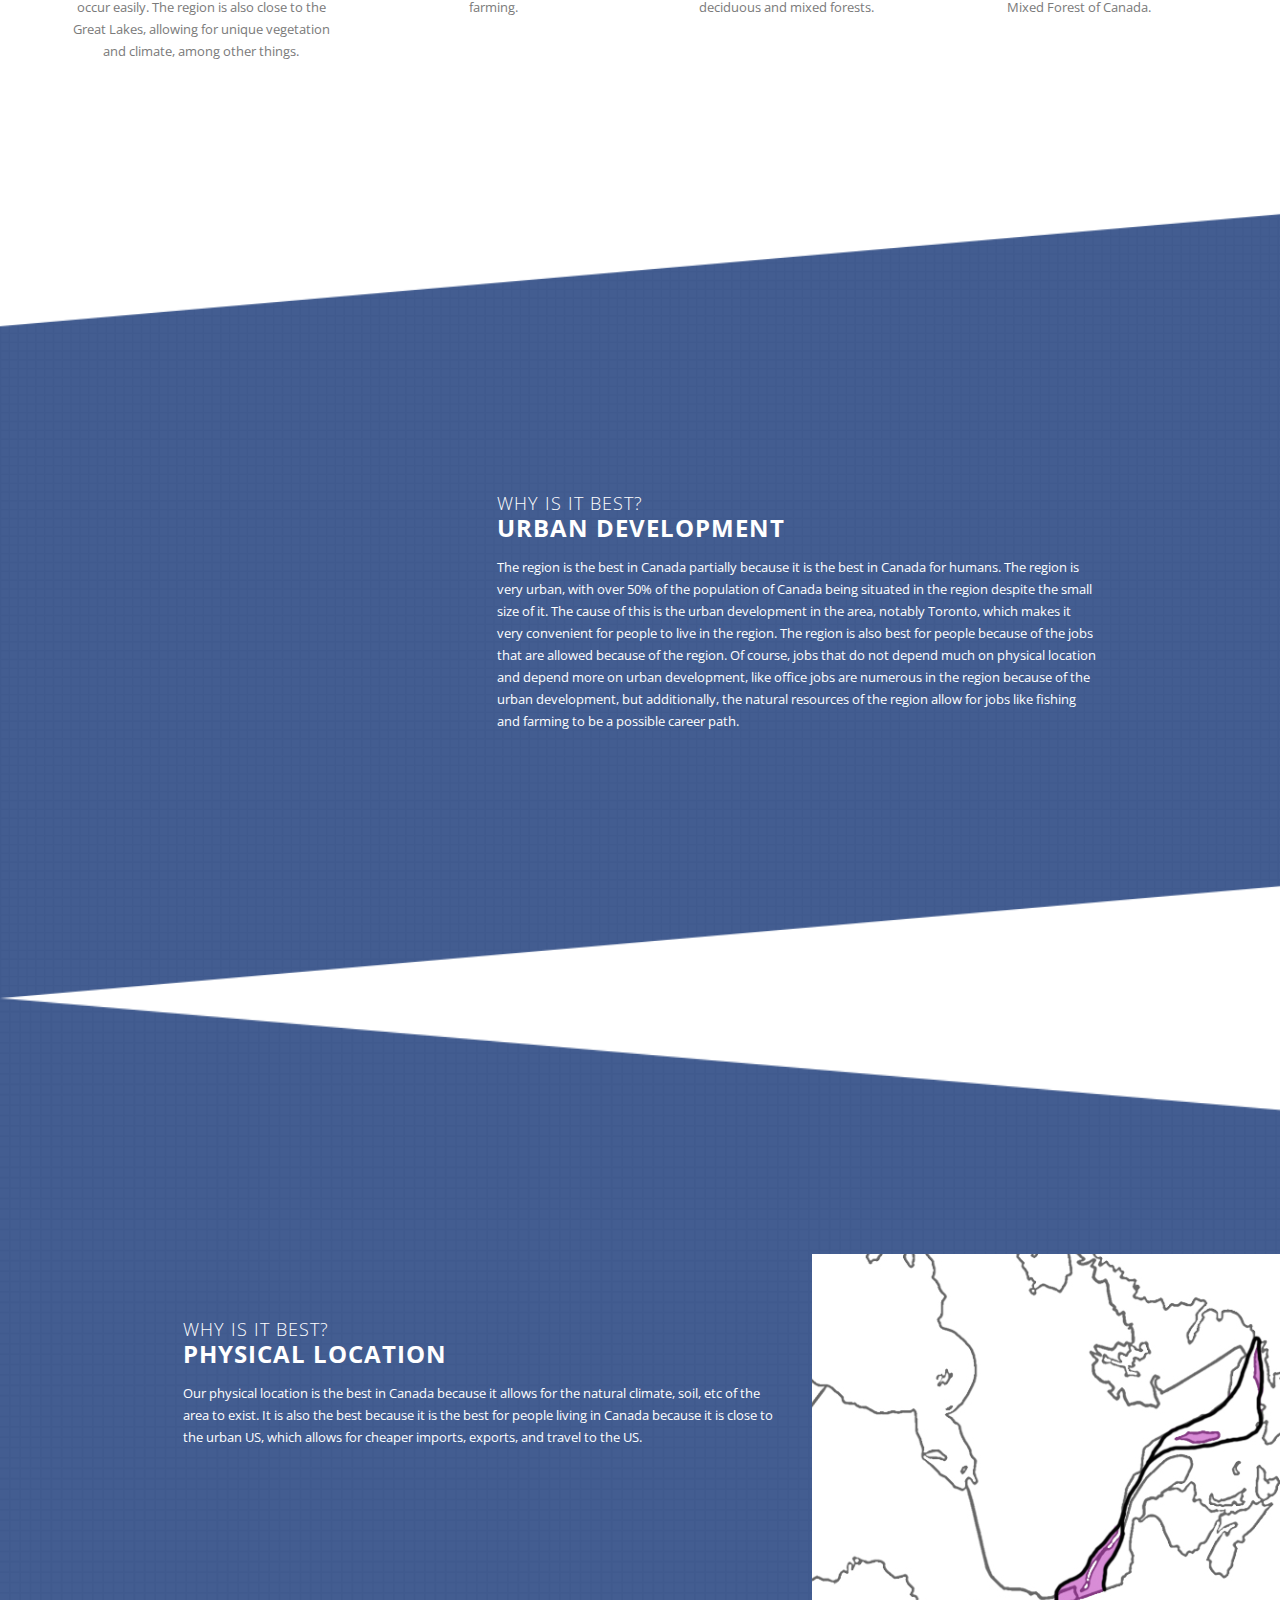
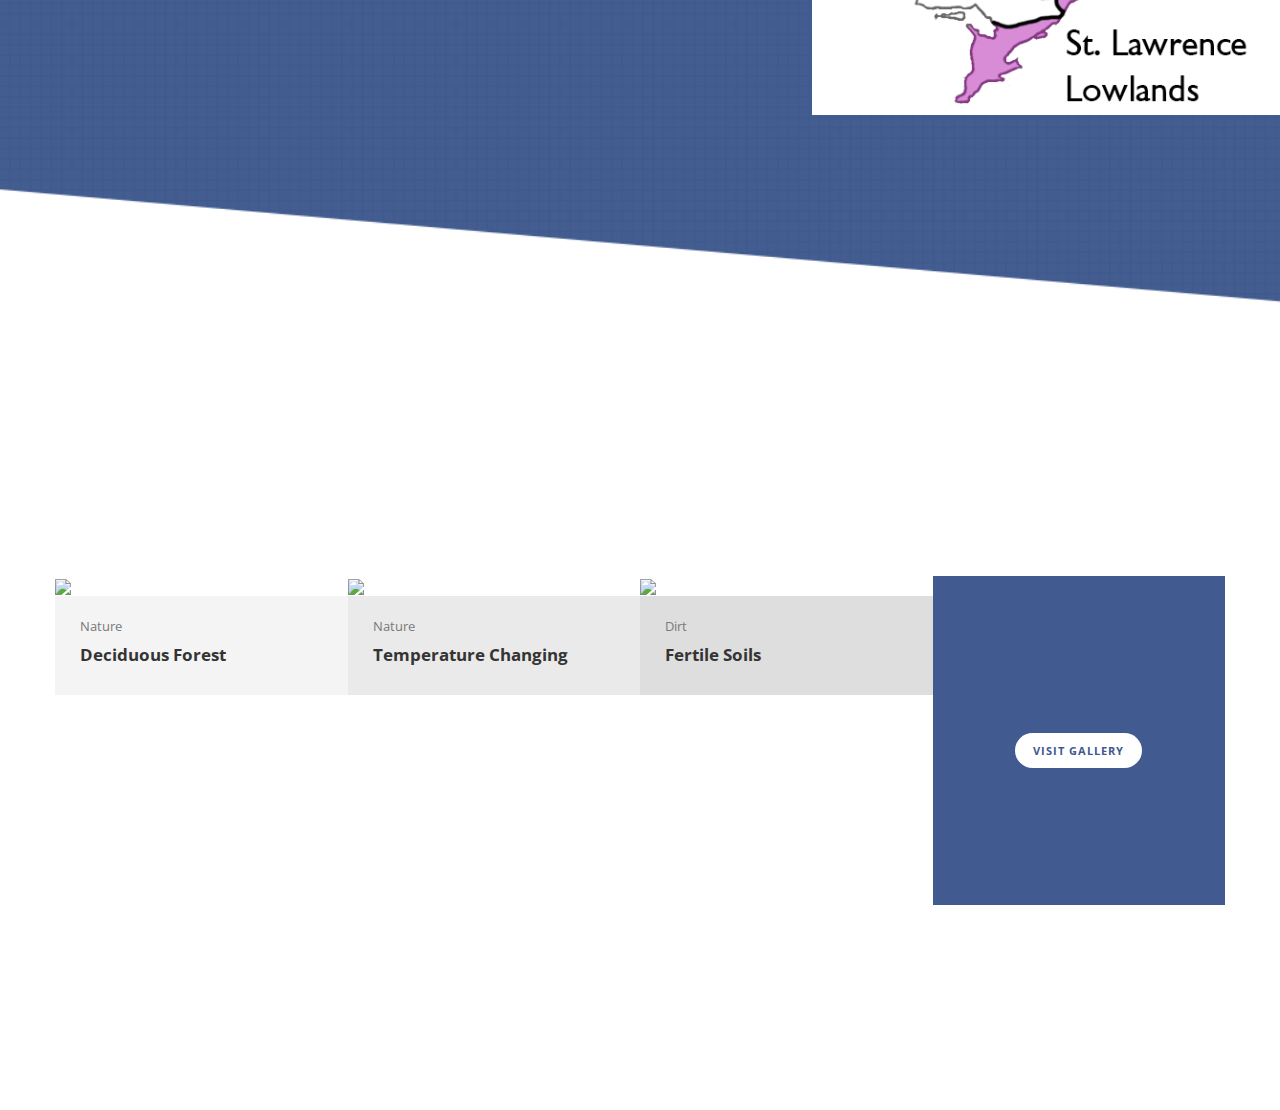
==== commit fccf69e3: "hopefully final edits" ====
--- a/index.html
+++ b/index.html
@@ -90,8 +90,8 @@
                   <div class="icon">
                       <img src="http://ottawageography.yolasite.com/resources/78af8d7d-ea88-4851-98fd-b09d8a6c6bad.jpg" alt="">
                   </div>
-                  <h4>Flat land</h4>
-                  <p>The region is relatively flat overall, allowing for agriculture and urban development to occur easily.</p>
+                  <h4>Good geography</h4>
+                  <p>The region is relatively flat overall, allowing for agriculture and urban development to occur easily. The region is also close to the Great Lakes, allowing for unique vegetation and climate, among other things.</p>
                 </div>
               </div>
               <div class="col-md-3 col-sm-6">
@@ -141,7 +141,7 @@
             </div>
           </div>
         </section>
-        <section class="fivth-section">
+        <section class="seventh-section">
             <div class="container">
               <div class="row">
                 <div class="col-md-10 col-md-offset-1"> 
--- a/css/tooplate-style.css
+++ b/css/tooplate-style.css
@@ -365,6 +365,43 @@
 	font-size: 18px;
 }
 
+.seventh-section {
+	background-image: url(../img/third-section-bag.png);
+	background-size: cover;
+	width: 100%;
+	background-repeat: no-repeat;
+	padding: 20% 0px;
+}
+
+.seventh-section .left-image img {
+	width: 100%;
+	overflow: hidden;
+	text-align: center;
+}
+
+.seventh-section .right-text {
+	display: inline;
+}
+
+.seventh-section em {
+	font-size: 18px;
+	font-style: normal;
+	font-weight: 300;
+}
+
+.seventh-section h4 {
+	margin-top: 60px;
+	color: #fff;
+	font-size: 24px;
+	font-weight: 700;
+	text-transform: uppercase;
+	letter-spacing: 1px;
+}
+
+.seventh-section p {
+	color: #fff;
+	margin-top: 15px;
+}
 /* ======================
 ----- FOOTER SECTION ----
 =======================*/
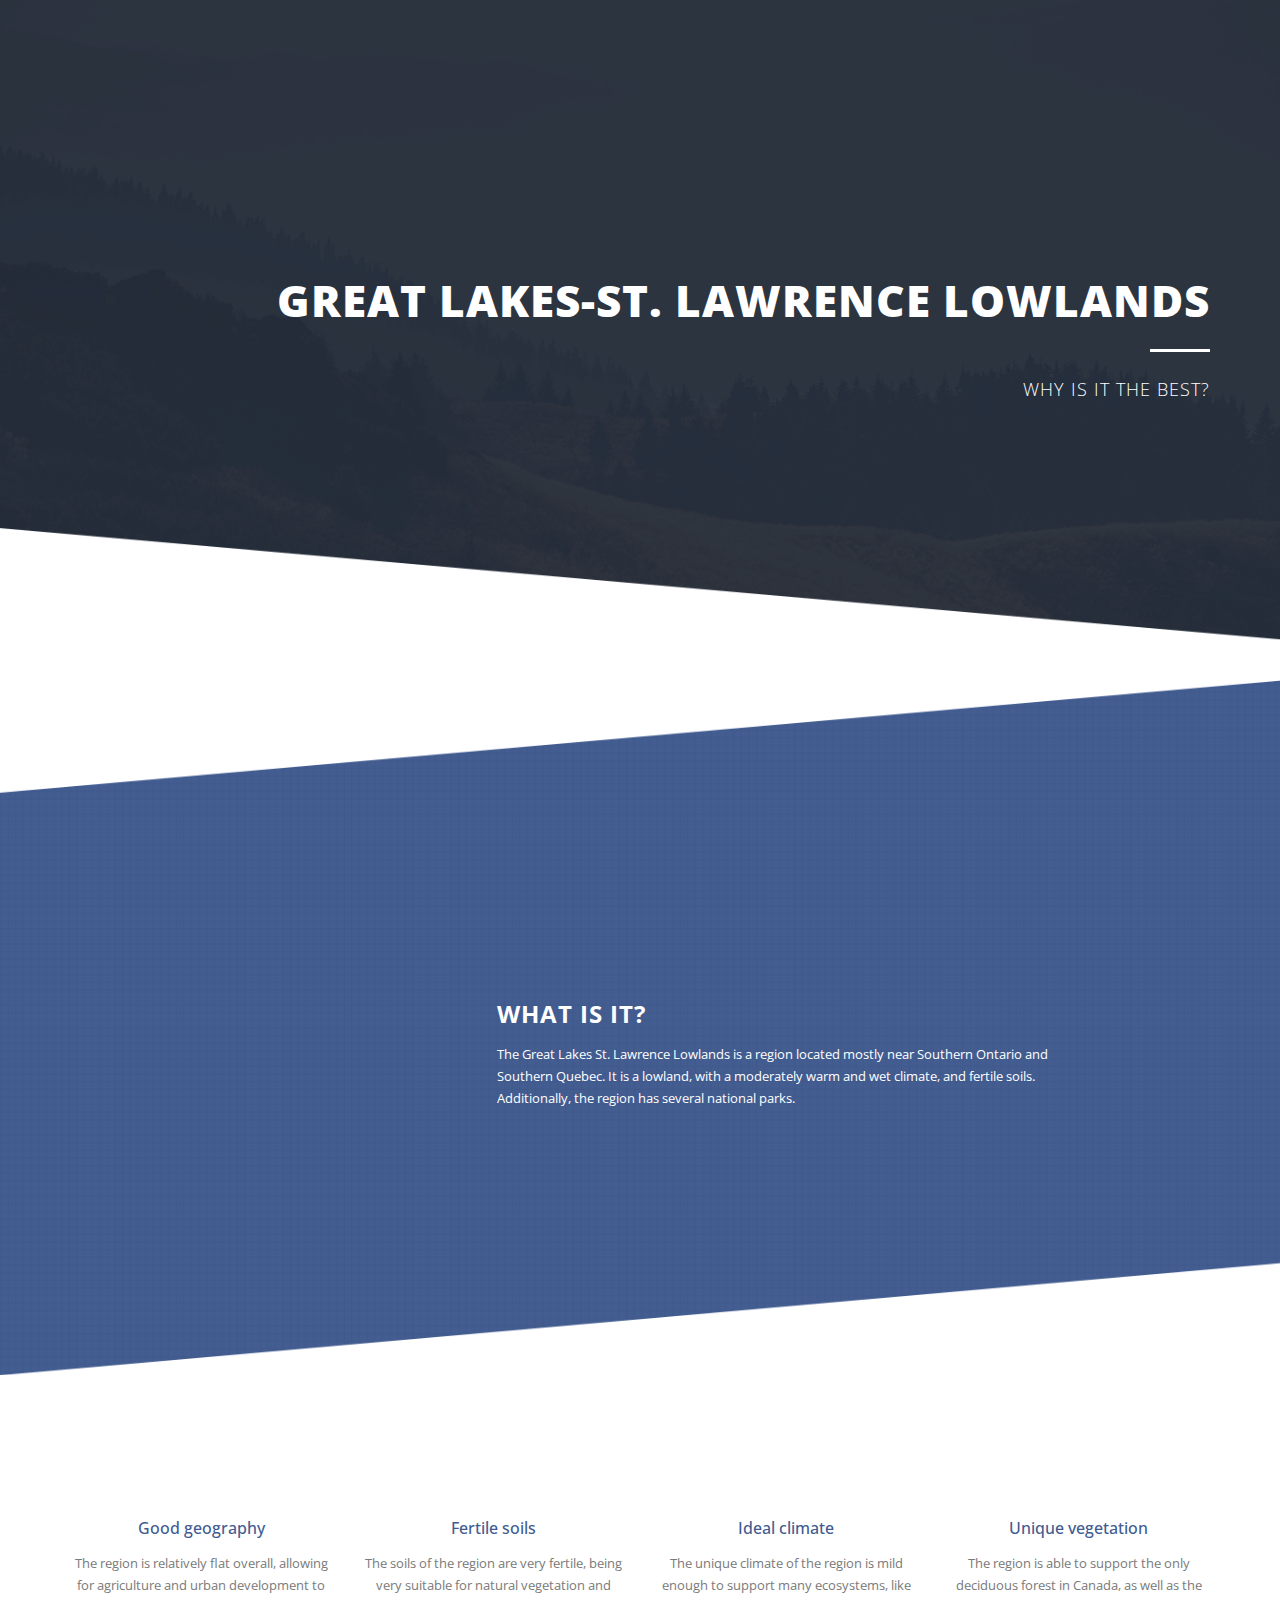
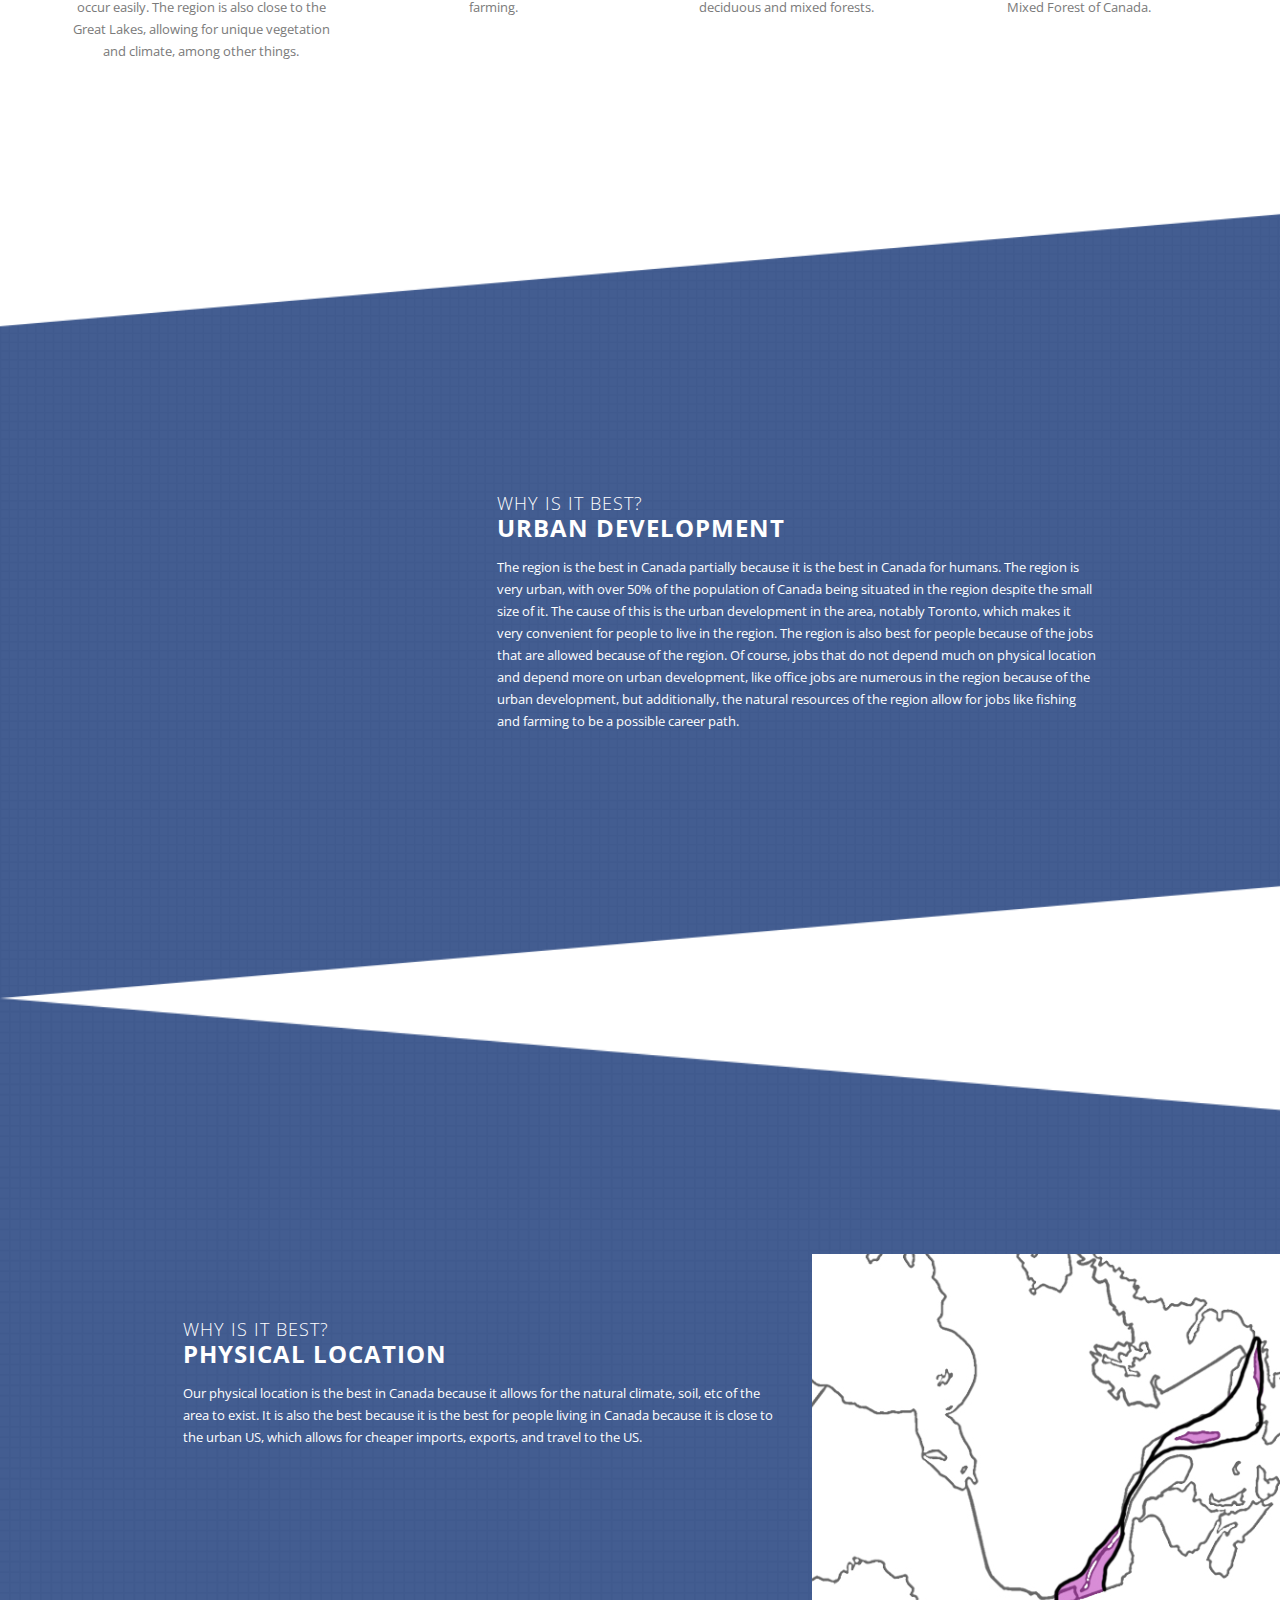
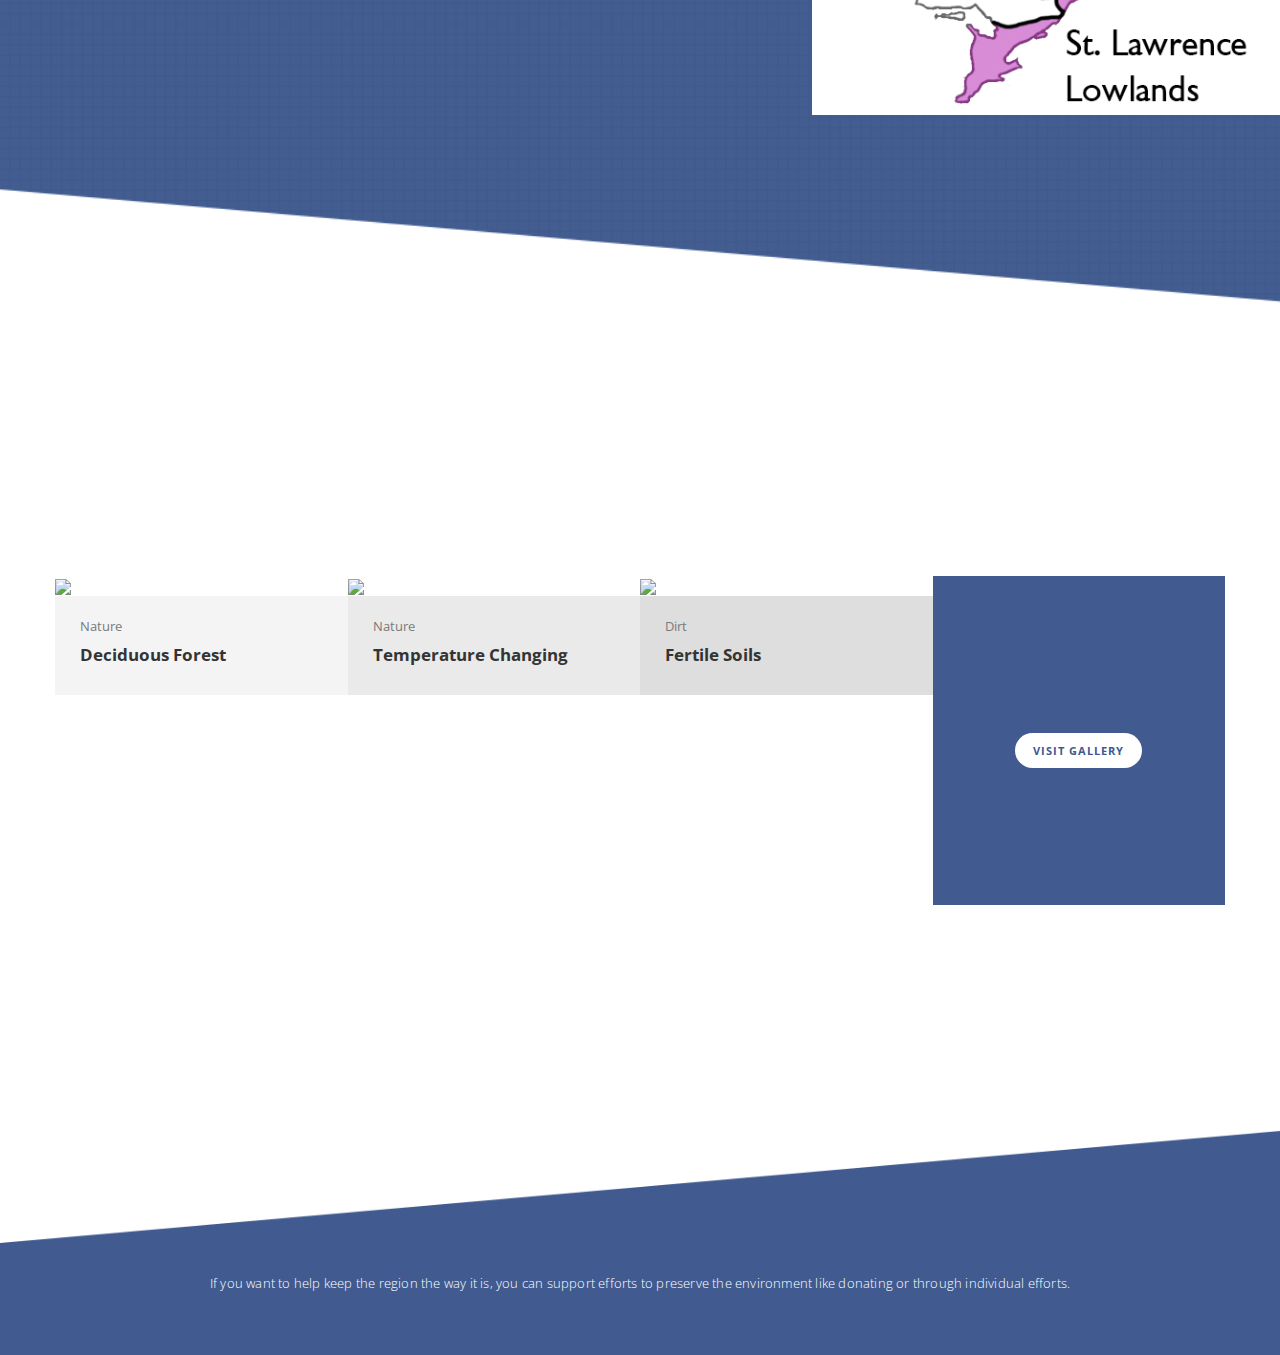
==== commit b68bd346: "please be final" ====
--- a/index.html
+++ b/index.html
@@ -204,7 +204,17 @@
           </div>
         </section>
 
-
+        <footer>
+          <div class="container">
+            <div class="row">
+              <div class="col-md-12">
+              </div>
+            </div>
+          </div>
+              <div class="container">
+                <p>If you want to help keep the region the way it is, you can support efforts to preserve the environment like donating or through individual efforts.</p>
+              </div>
+        </footer>
 
 
         <script src="//ajax.googleapis.com/ajax/libs/jquery/1.11.2/jquery.min.js"></script>
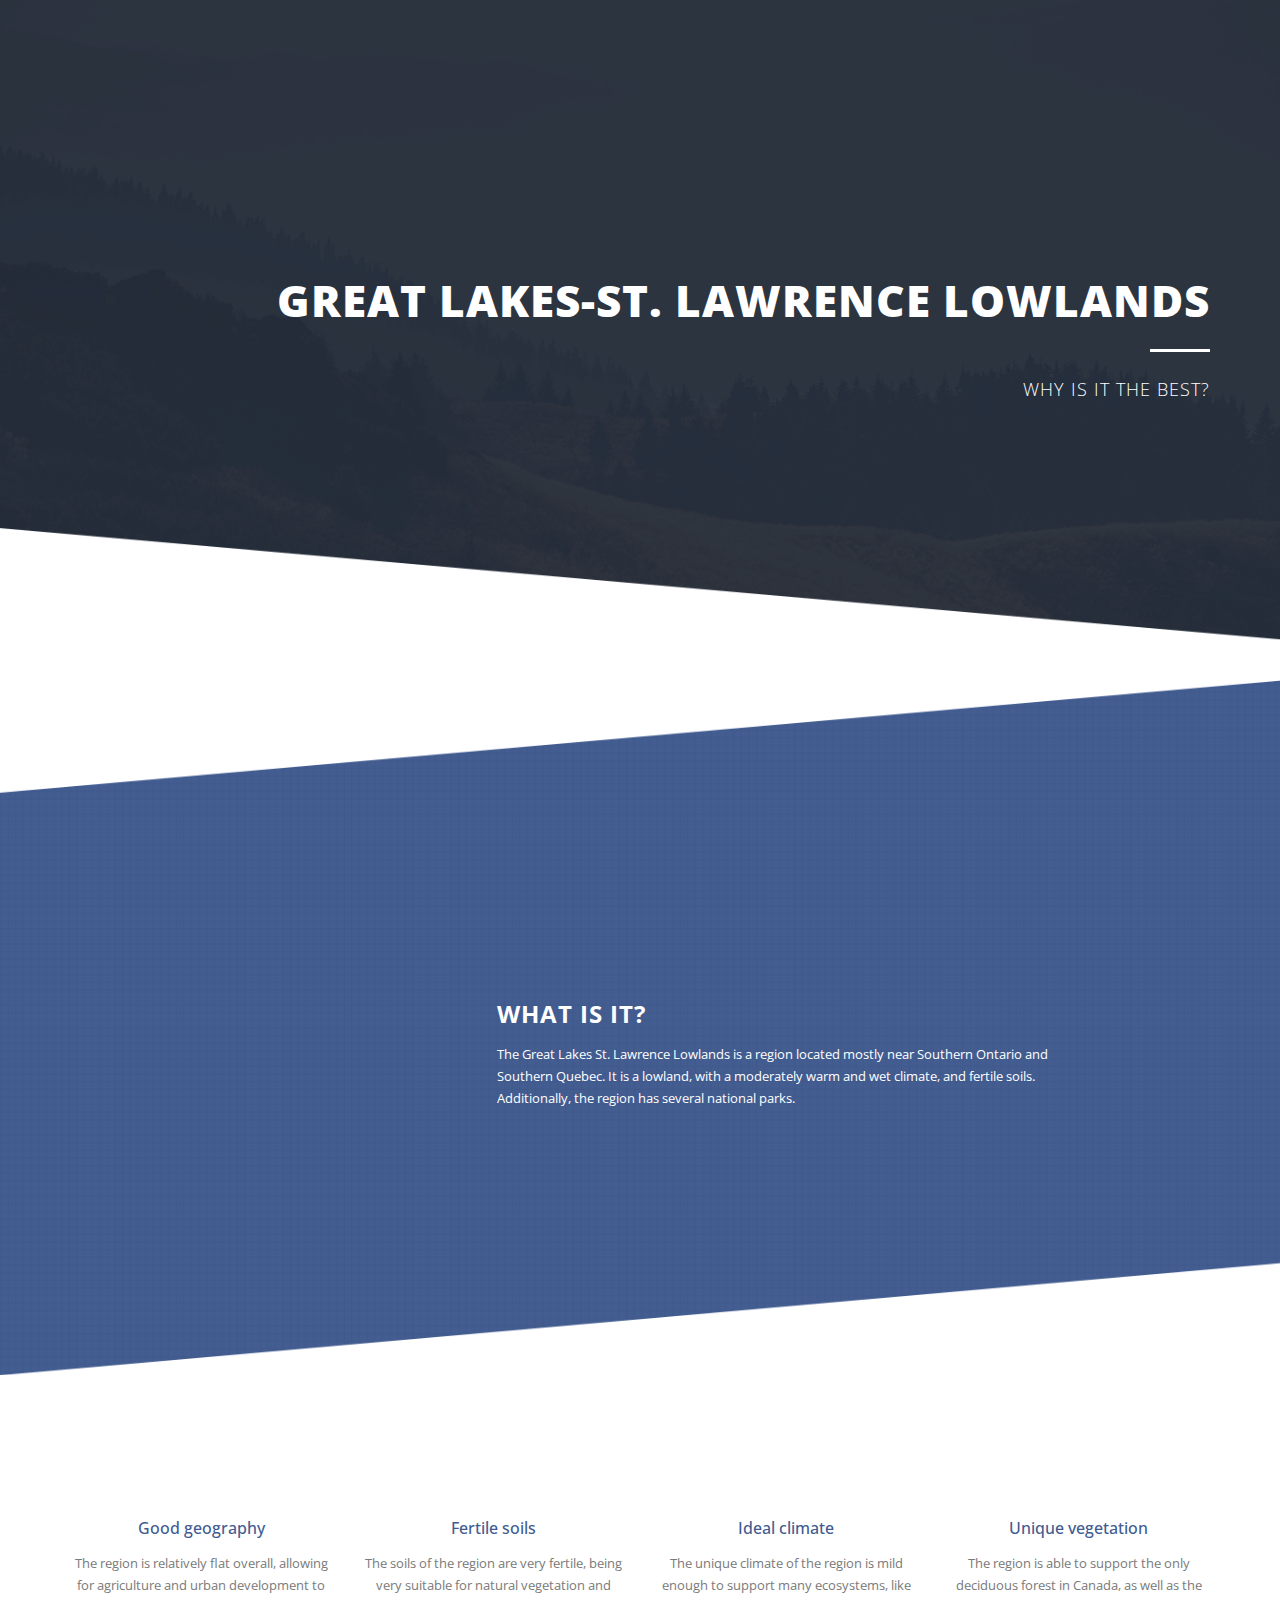
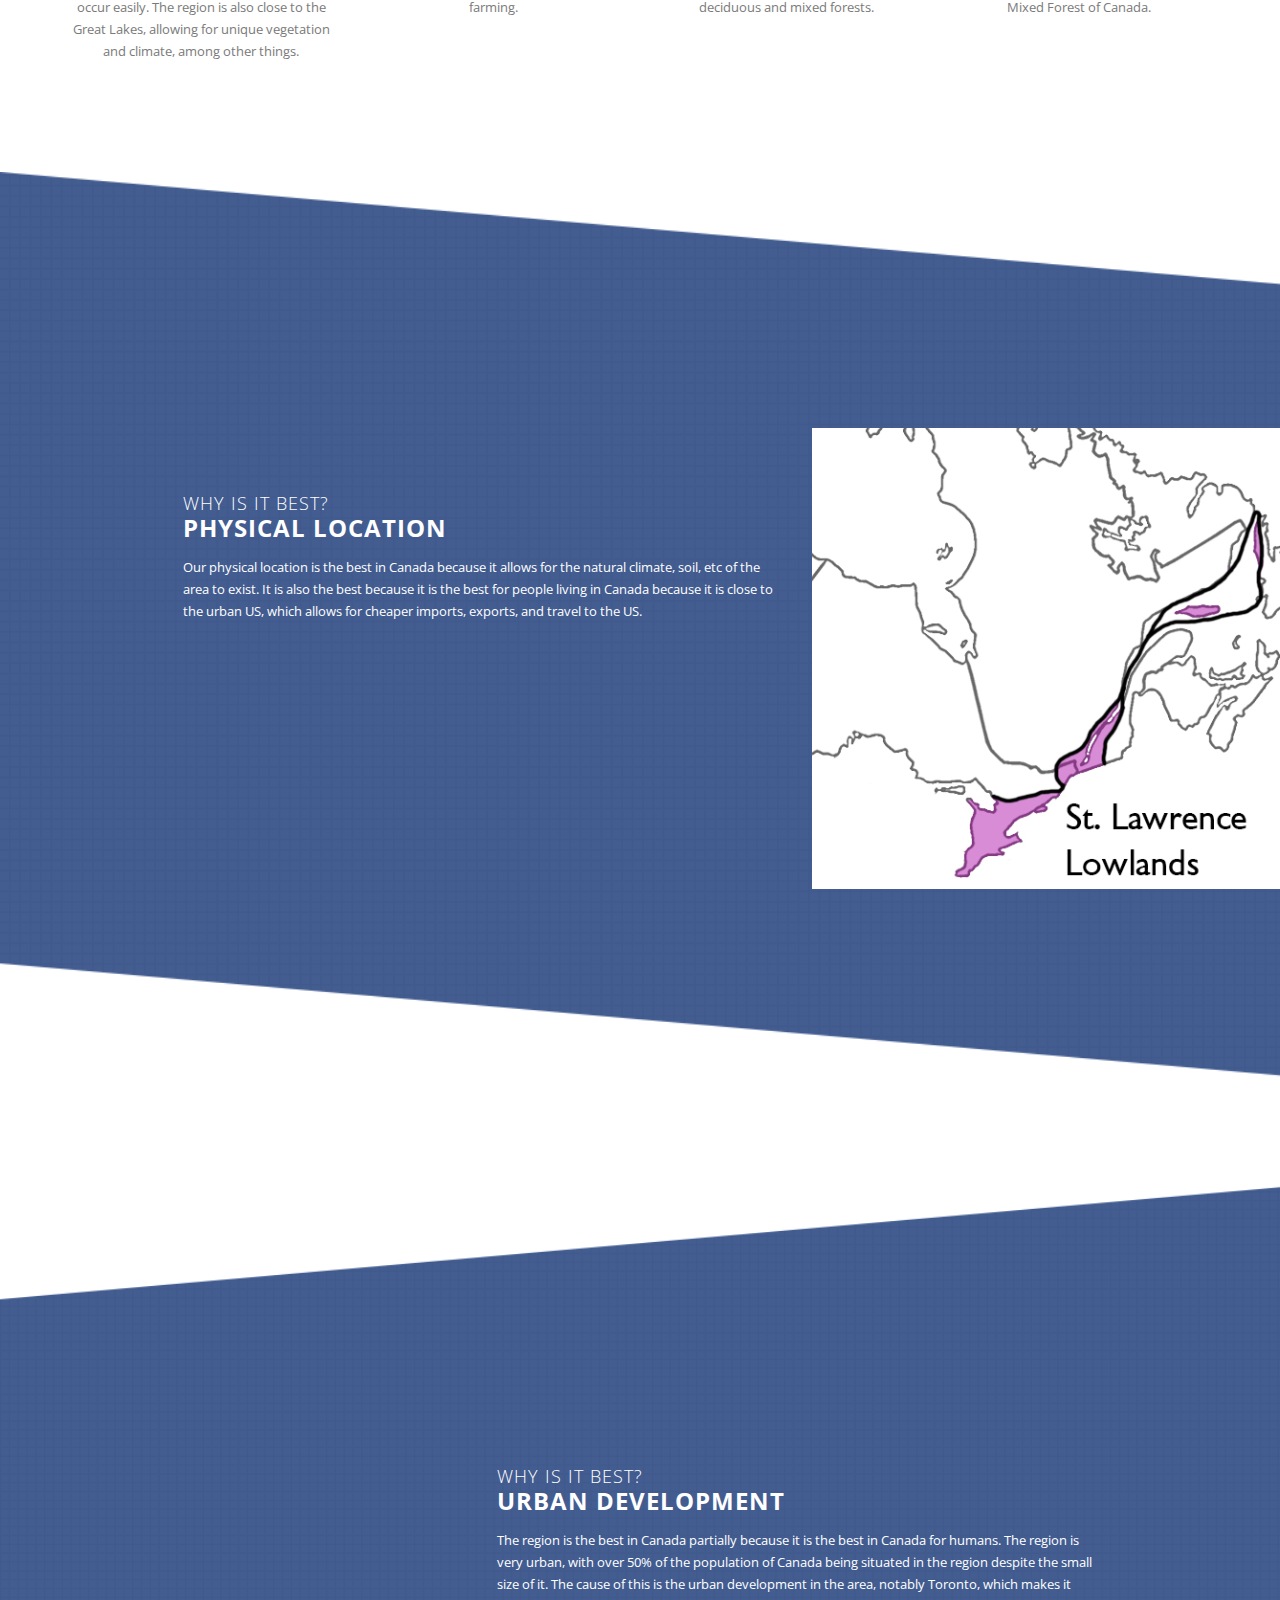
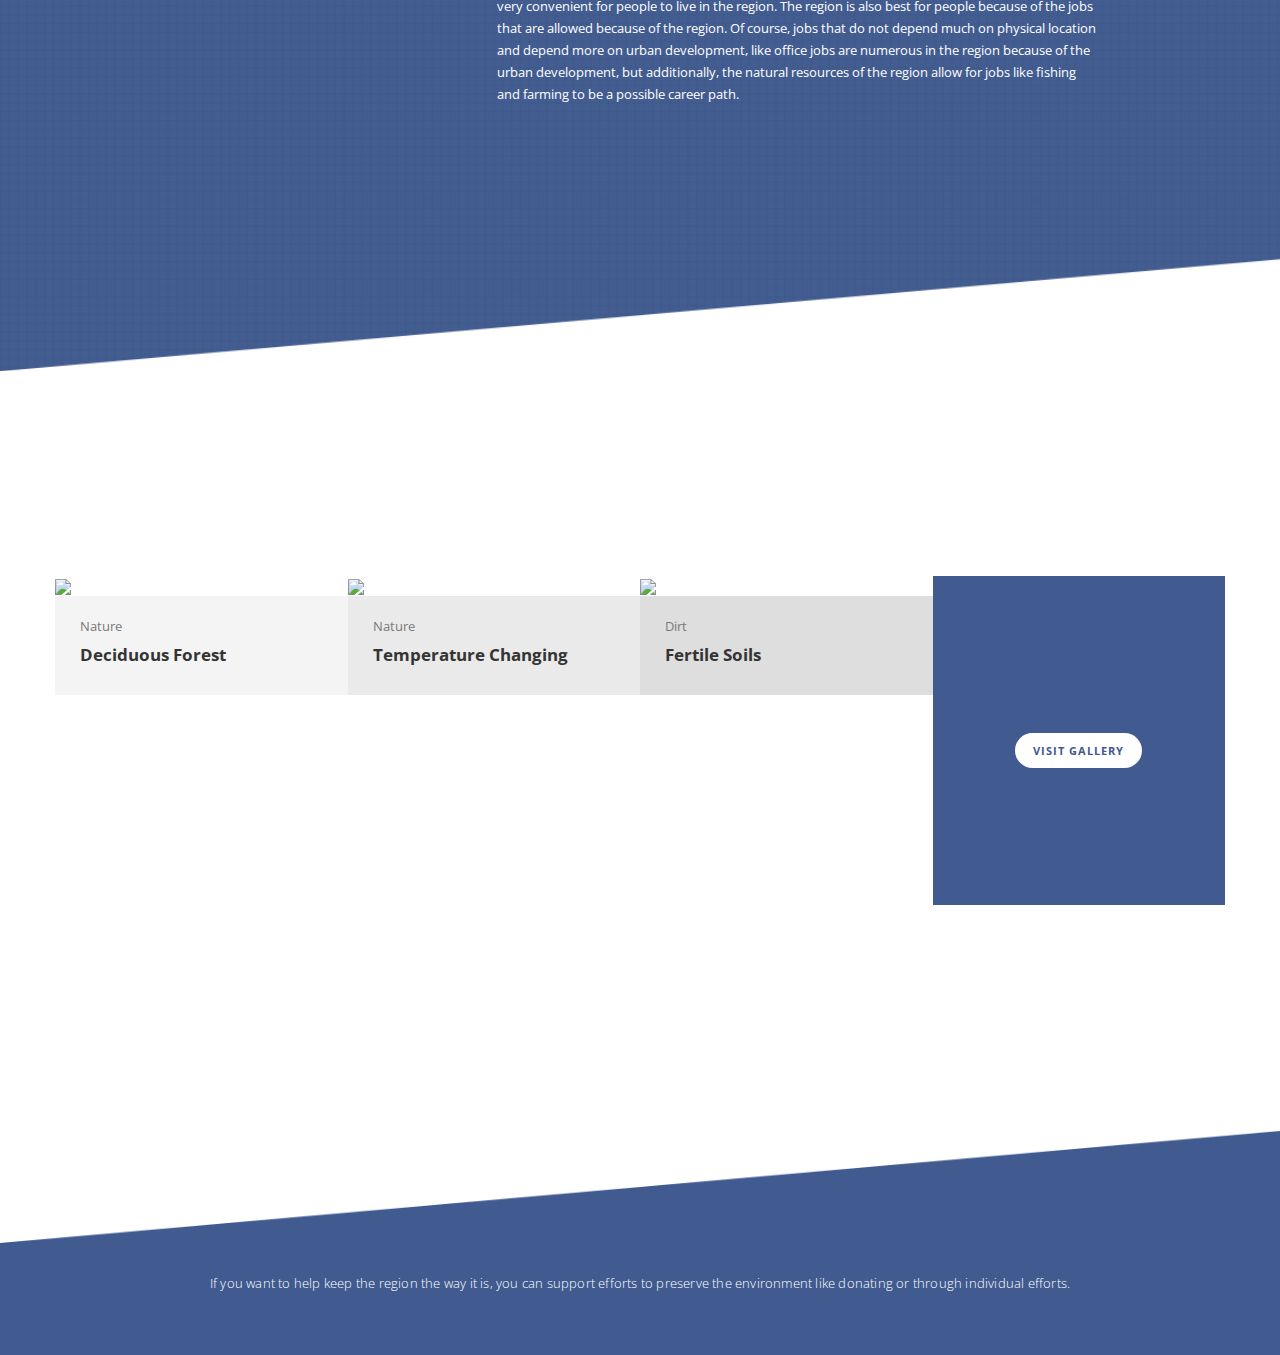
==== commit 6c0bc8b2: "Update index.html" ====
--- a/index.html
+++ b/index.html
@@ -125,22 +125,7 @@
           </div>
         </section>
 
-        <section class="third-section">
-          <div class="container">
-            <div class="row">
-              <div class="col-md-10 col-md-offset-1">
-                <div class="left-image col-md-4">
-                  <img src="https://handluggageonly.co.uk/wp-content/uploads/2018/05/6I9A9440.jpg" alt="">
-                </div>
-                <div class="right-text col-md-8">
-                  <h4><em>Why is it best?</em><br>Urban Development</h4>
-                  <p>The region is the best in Canada partially because it is the best in Canada for humans. The region is very urban, with over 50% of the population of Canada being situated in the region despite the small size of it. The cause of this is the urban development in the area, notably Toronto, which makes it very convenient for people to live in the region. The region is also best for people because of the jobs that are allowed because of the region. Of course, jobs that do not depend much on physical location and depend more on urban development, like office jobs are numerous in the region because of the urban development, but additionally, the natural resources of the region allow for jobs like fishing and farming to be a possible career path. 
-                  </p>
-                </div>
-              </div>
-            </div>
-          </div>
-        </section>
+        
         <section class="seventh-section">
             <div class="container">
               <div class="row">
@@ -157,6 +142,23 @@
               </div>
             </div>
           </section>
+        
+        <section class="third-section">
+          <div class="container">
+            <div class="row">
+              <div class="col-md-10 col-md-offset-1">
+                <div class="left-image col-md-4">
+                  <img src="https://handluggageonly.co.uk/wp-content/uploads/2018/05/6I9A9440.jpg" alt="">
+                </div>
+                <div class="right-text col-md-8">
+                  <h4><em>Why is it best?</em><br>Urban Development</h4>
+                  <p>The region is the best in Canada partially because it is the best in Canada for humans. The region is very urban, with over 50% of the population of Canada being situated in the region despite the small size of it. The cause of this is the urban development in the area, notably Toronto, which makes it very convenient for people to live in the region. The region is also best for people because of the jobs that are allowed because of the region. Of course, jobs that do not depend much on physical location and depend more on urban development, like office jobs are numerous in the region because of the urban development, but additionally, the natural resources of the region allow for jobs like fishing and farming to be a possible career path. 
+                  </p>
+                </div>
+              </div>
+            </div>
+          </div>
+        </section>
         <section class="fourth-section">
           <div class="container">
             <div class="row">
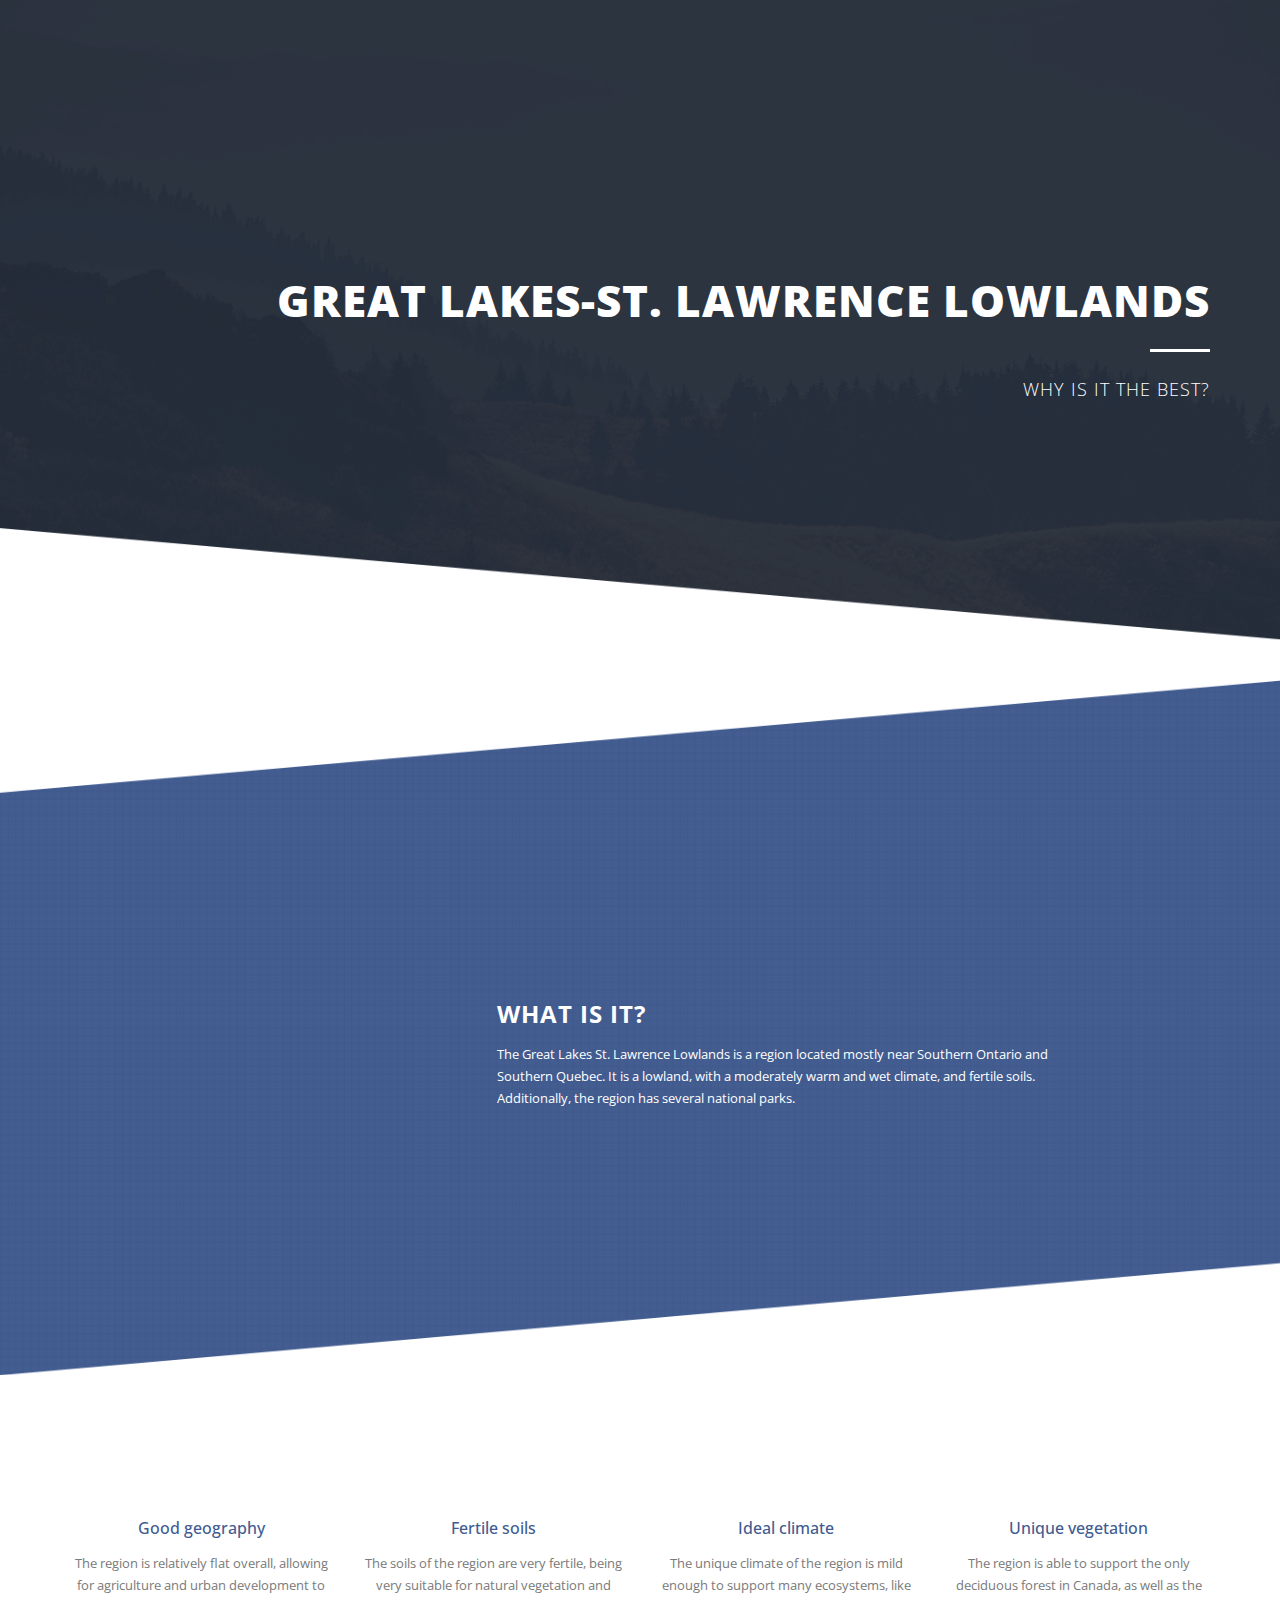
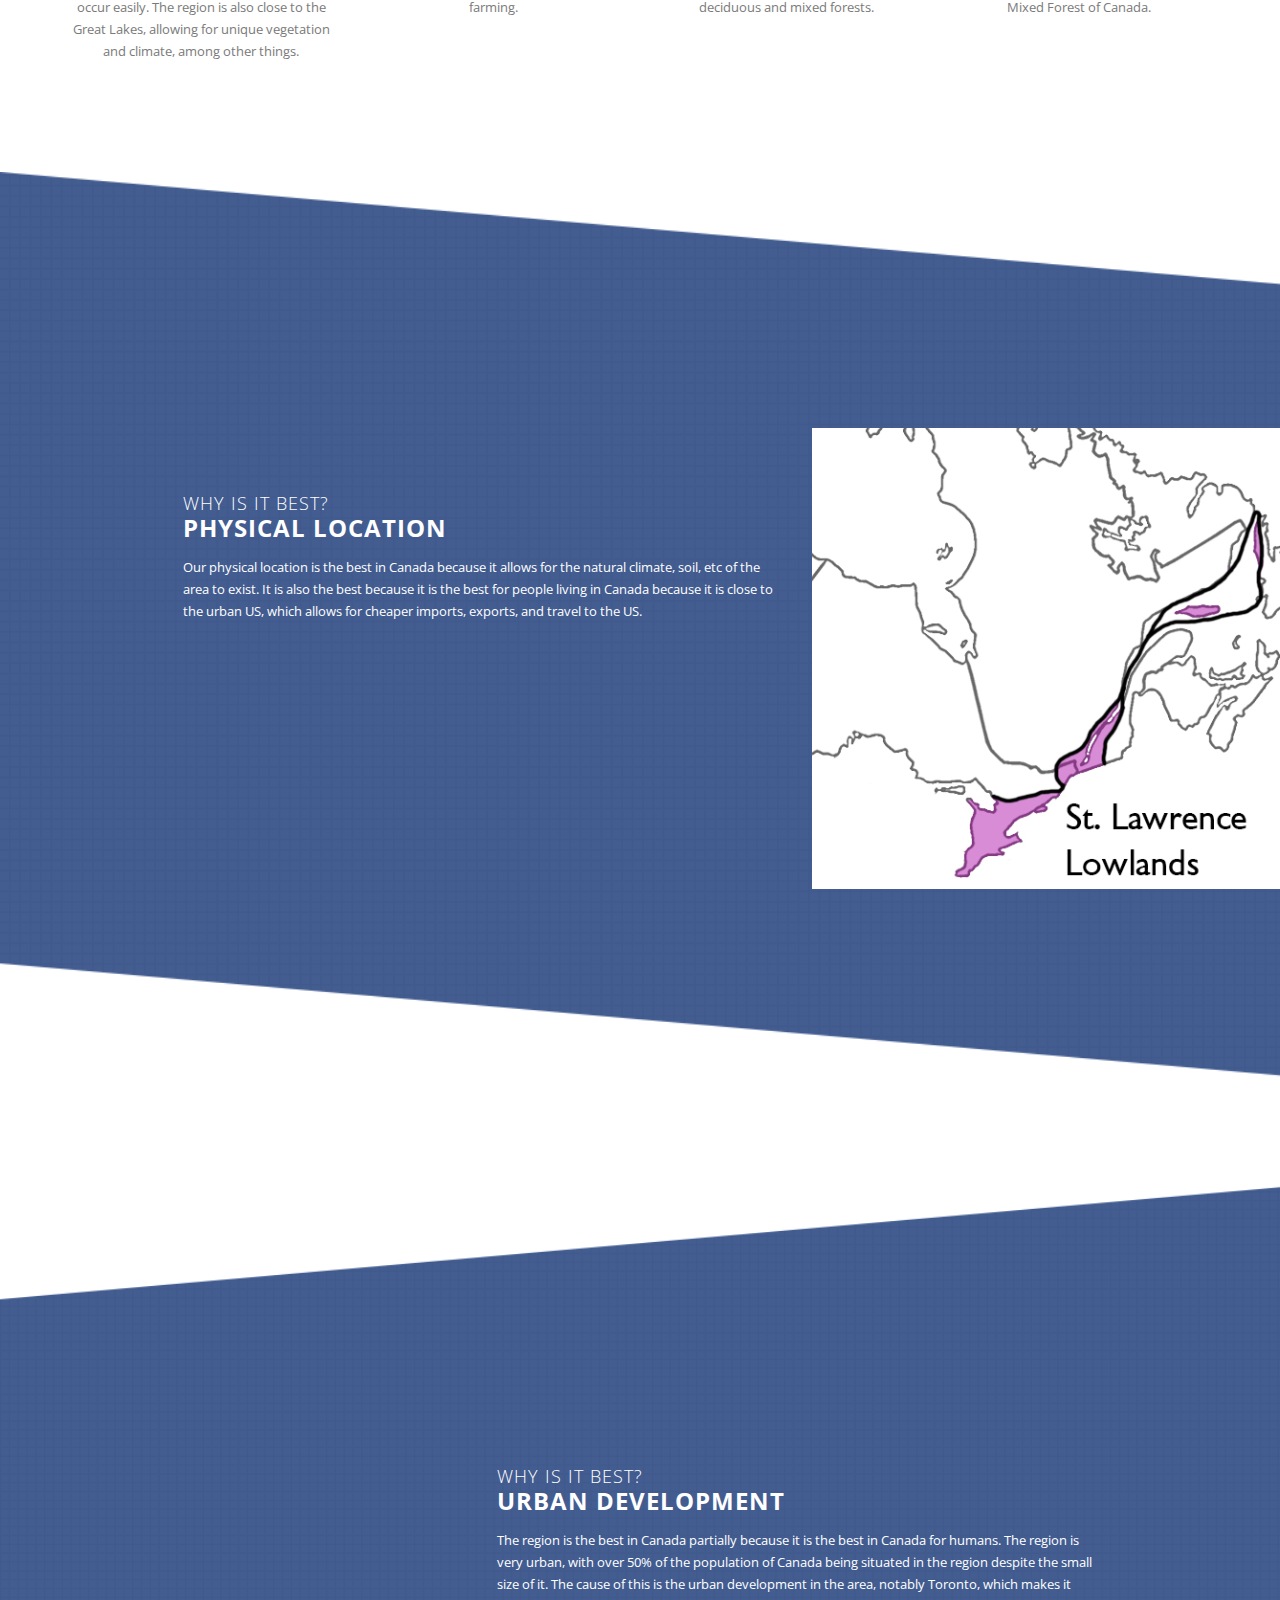
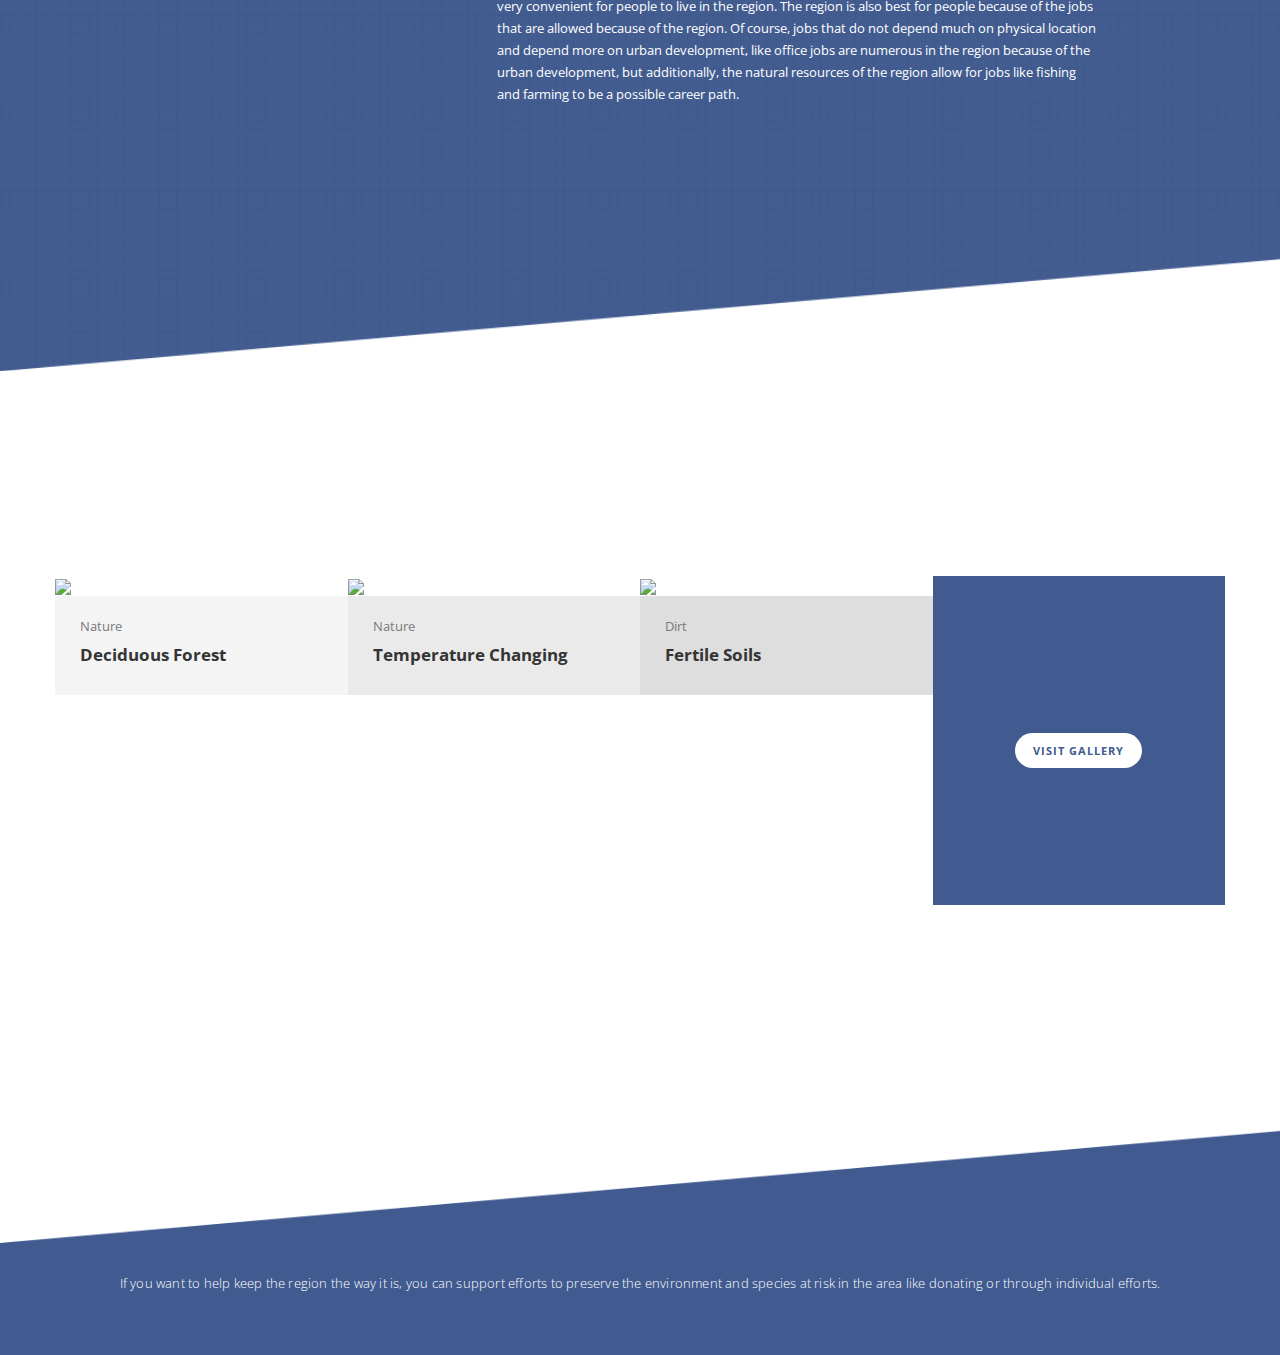
==== commit 3c80e0b9: "Update index.html" ====
--- a/index.html
+++ b/index.html
@@ -214,7 +214,7 @@
             </div>
           </div>
               <div class="container">
-                <p>If you want to help keep the region the way it is, you can support efforts to preserve the environment like donating or through individual efforts.</p>
+                <p>If you want to help keep the region the way it is, you can support efforts to preserve the environment and species at risk in the area like donating or through individual efforts.</p>
               </div>
         </footer>
 
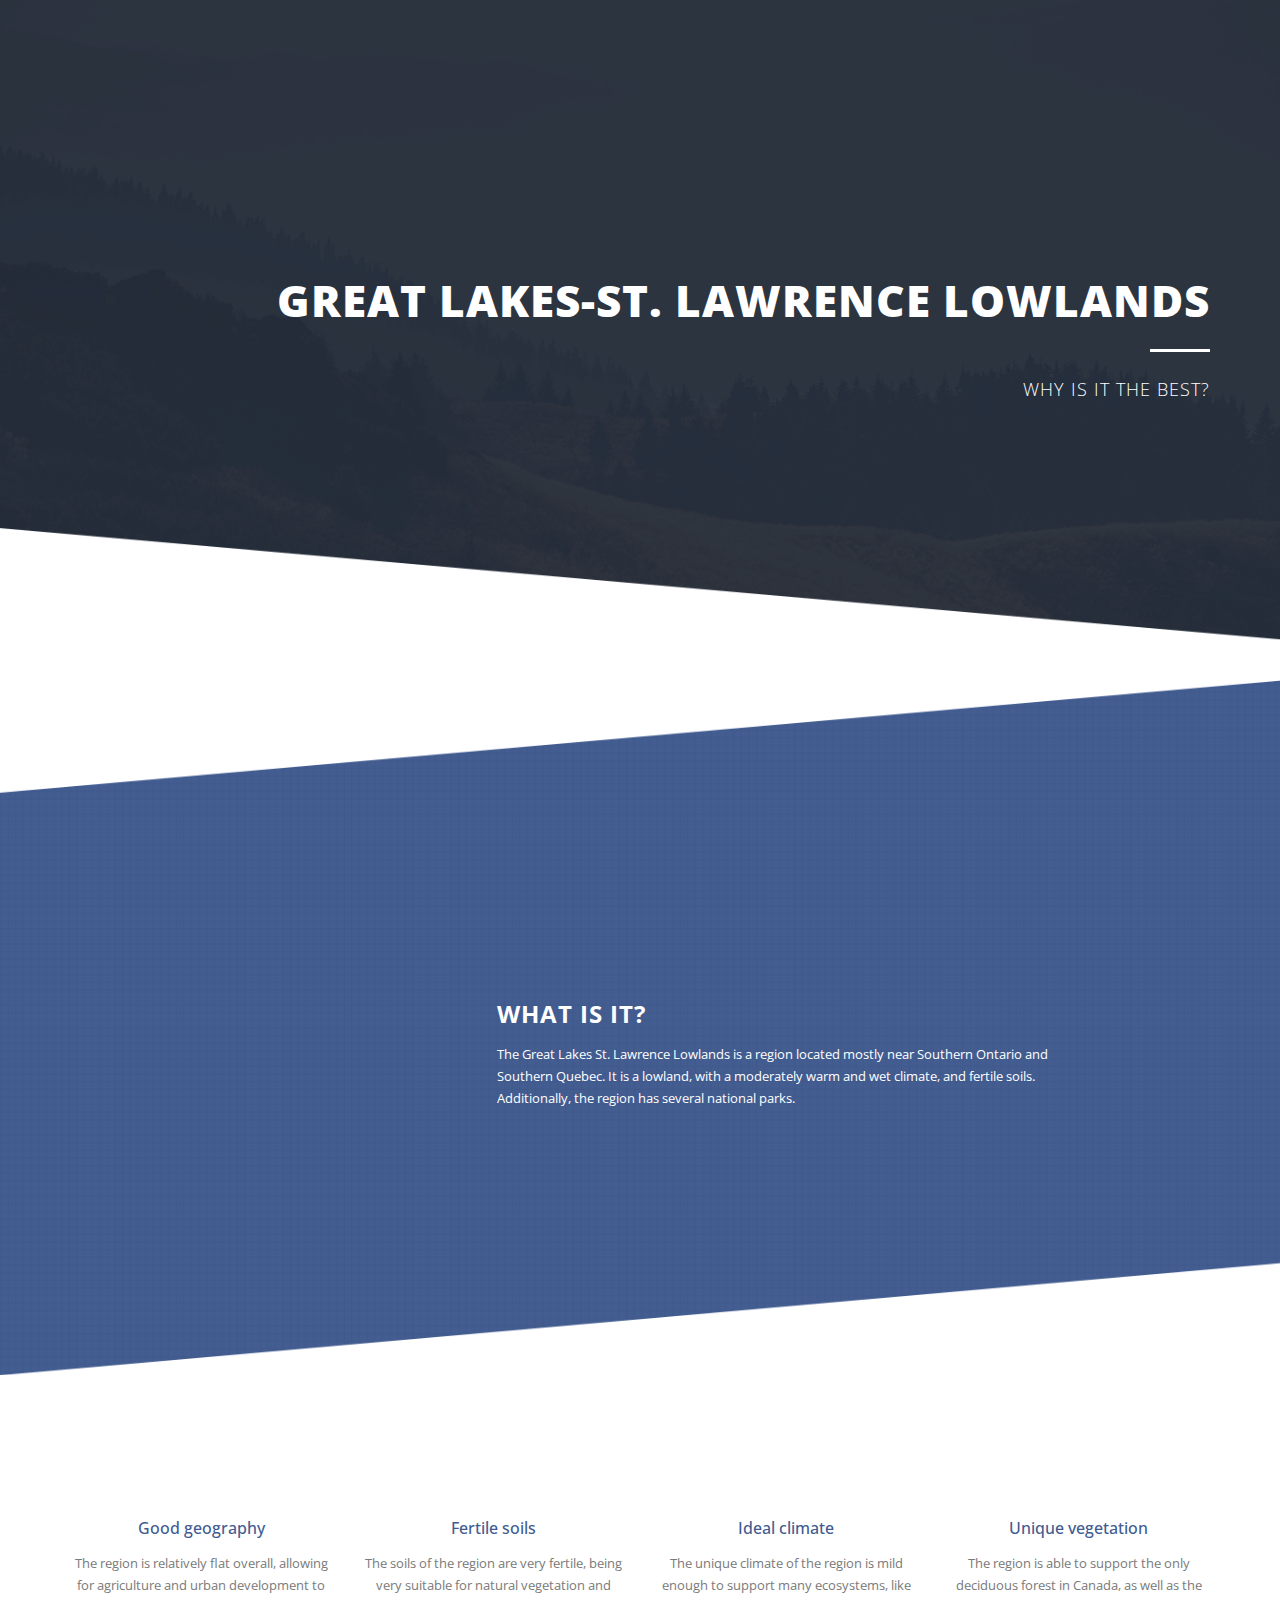
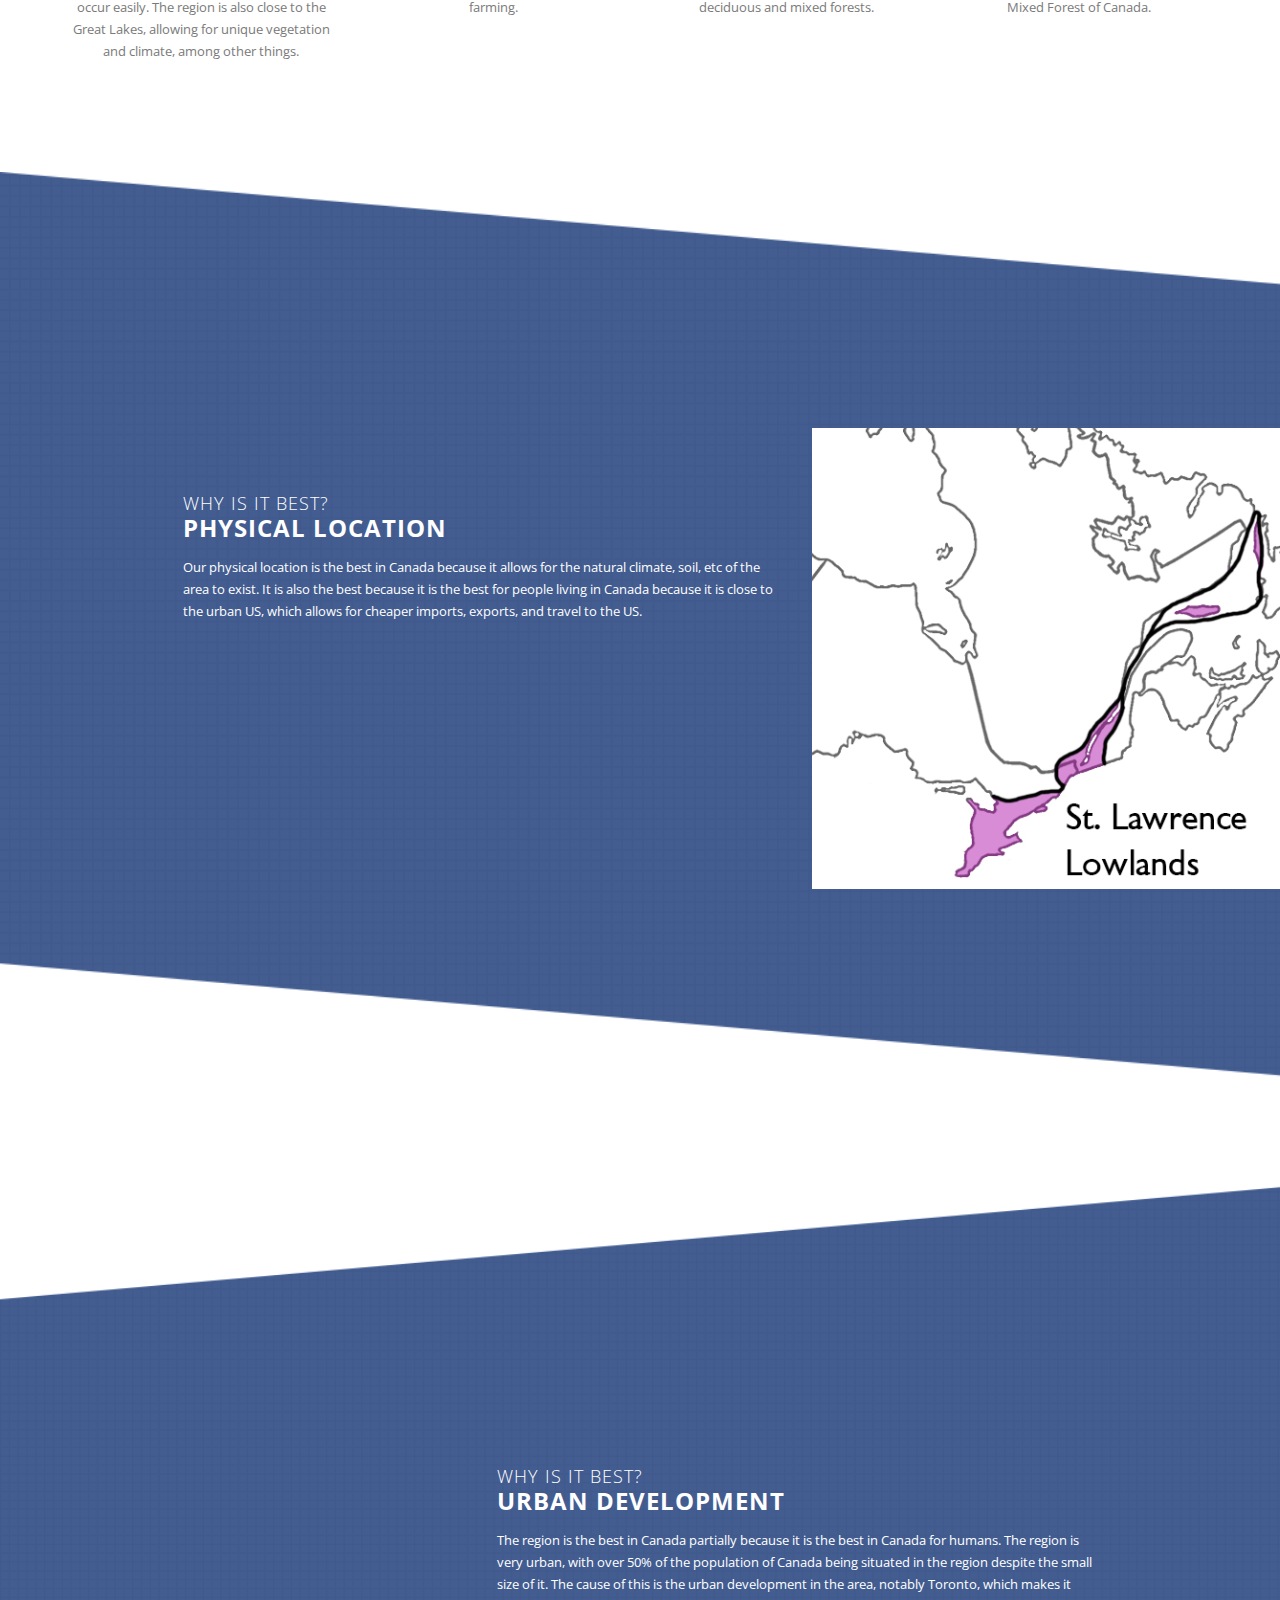
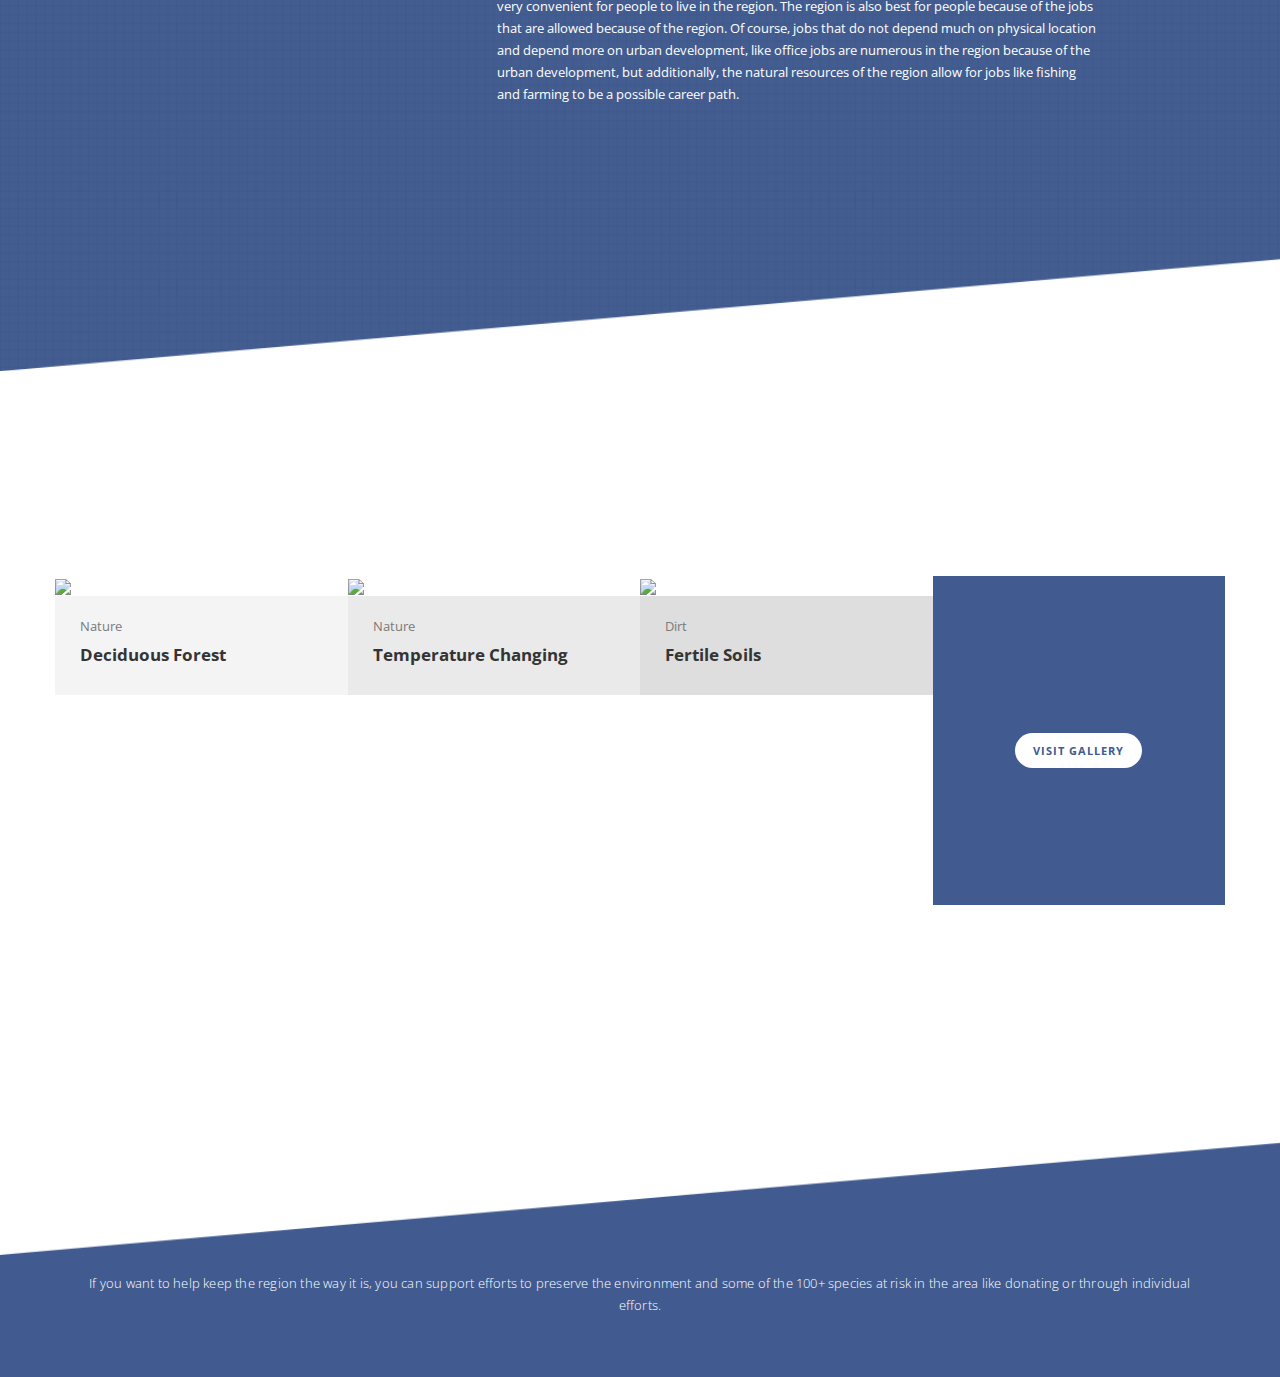
==== commit 071e1da0: "Update index.html" ====
--- a/index.html
+++ b/index.html
@@ -214,7 +214,7 @@
             </div>
           </div>
               <div class="container">
-                <p>If you want to help keep the region the way it is, you can support efforts to preserve the environment and species at risk in the area like donating or through individual efforts.</p>
+                <p>If you want to help keep the region the way it is, you can support efforts to preserve the environment and some of the 100+ species at risk in the area like donating or through individual efforts.</p>
               </div>
         </footer>
 
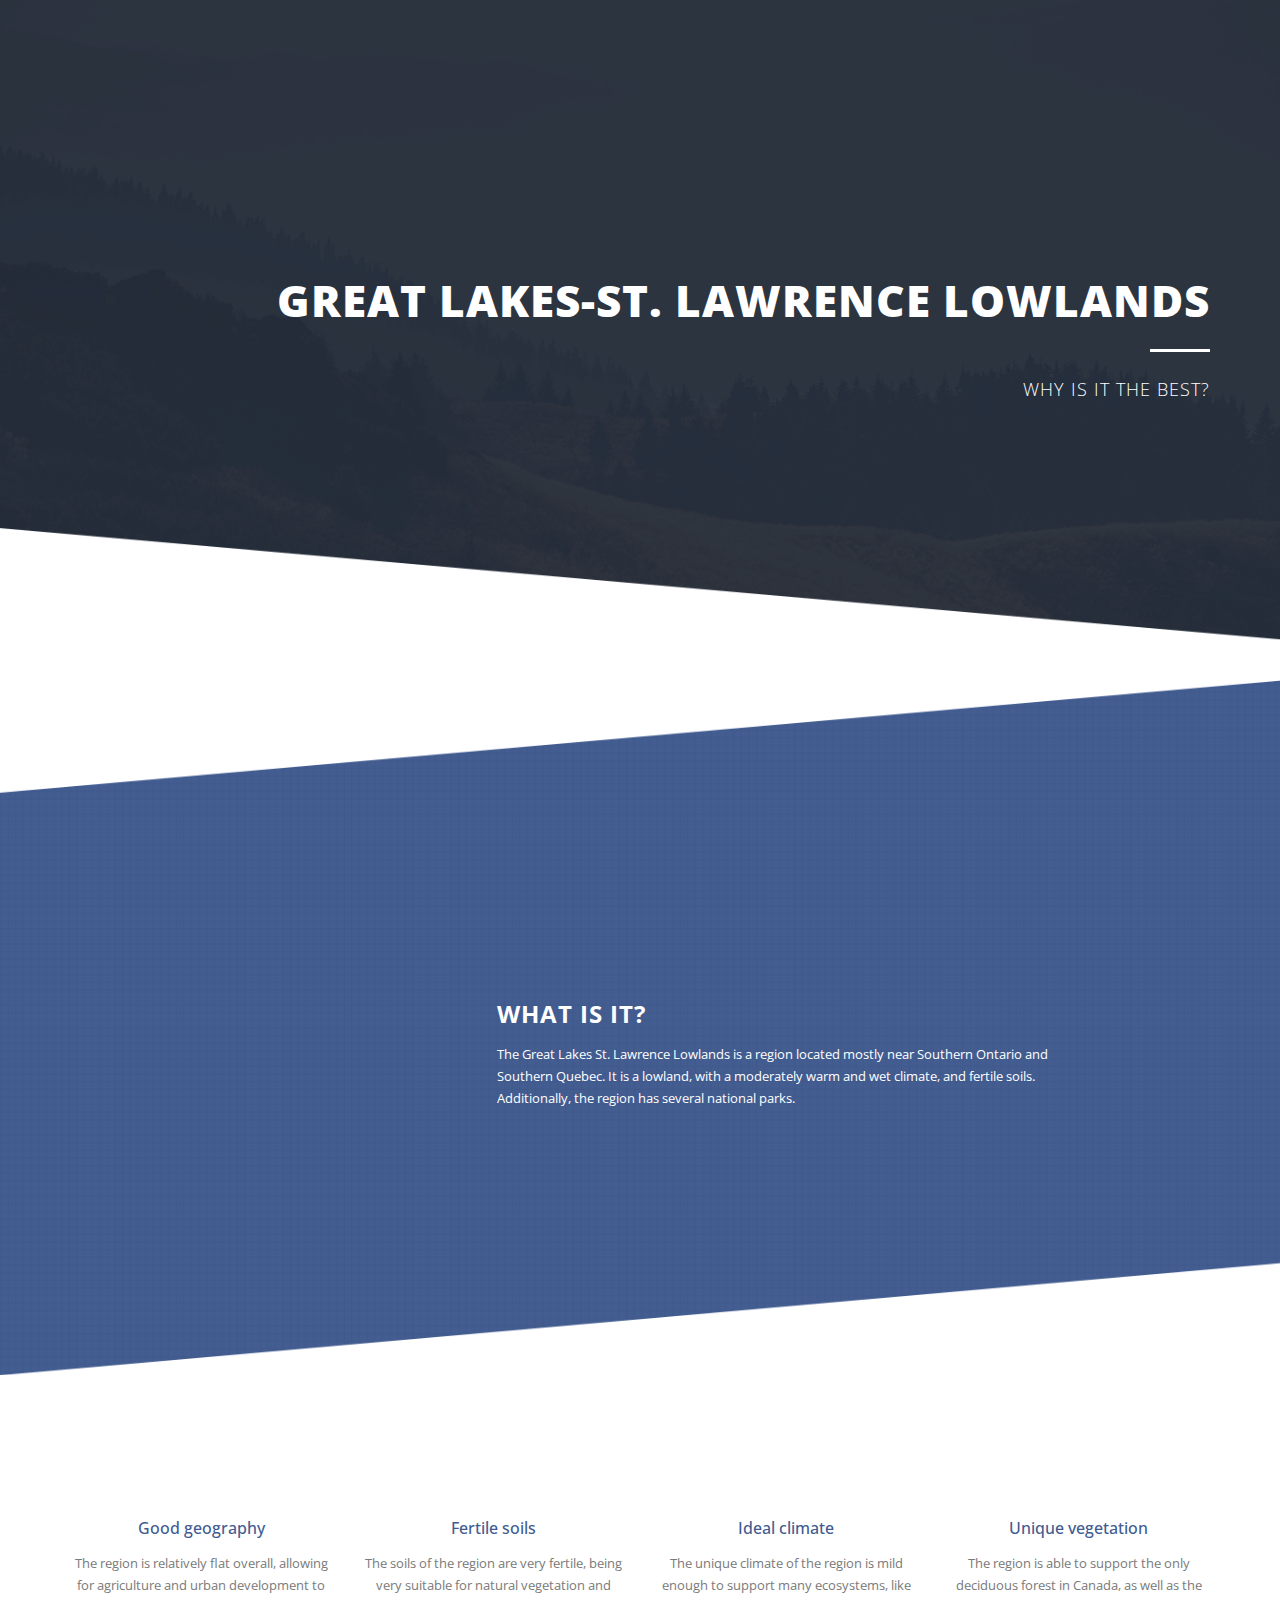
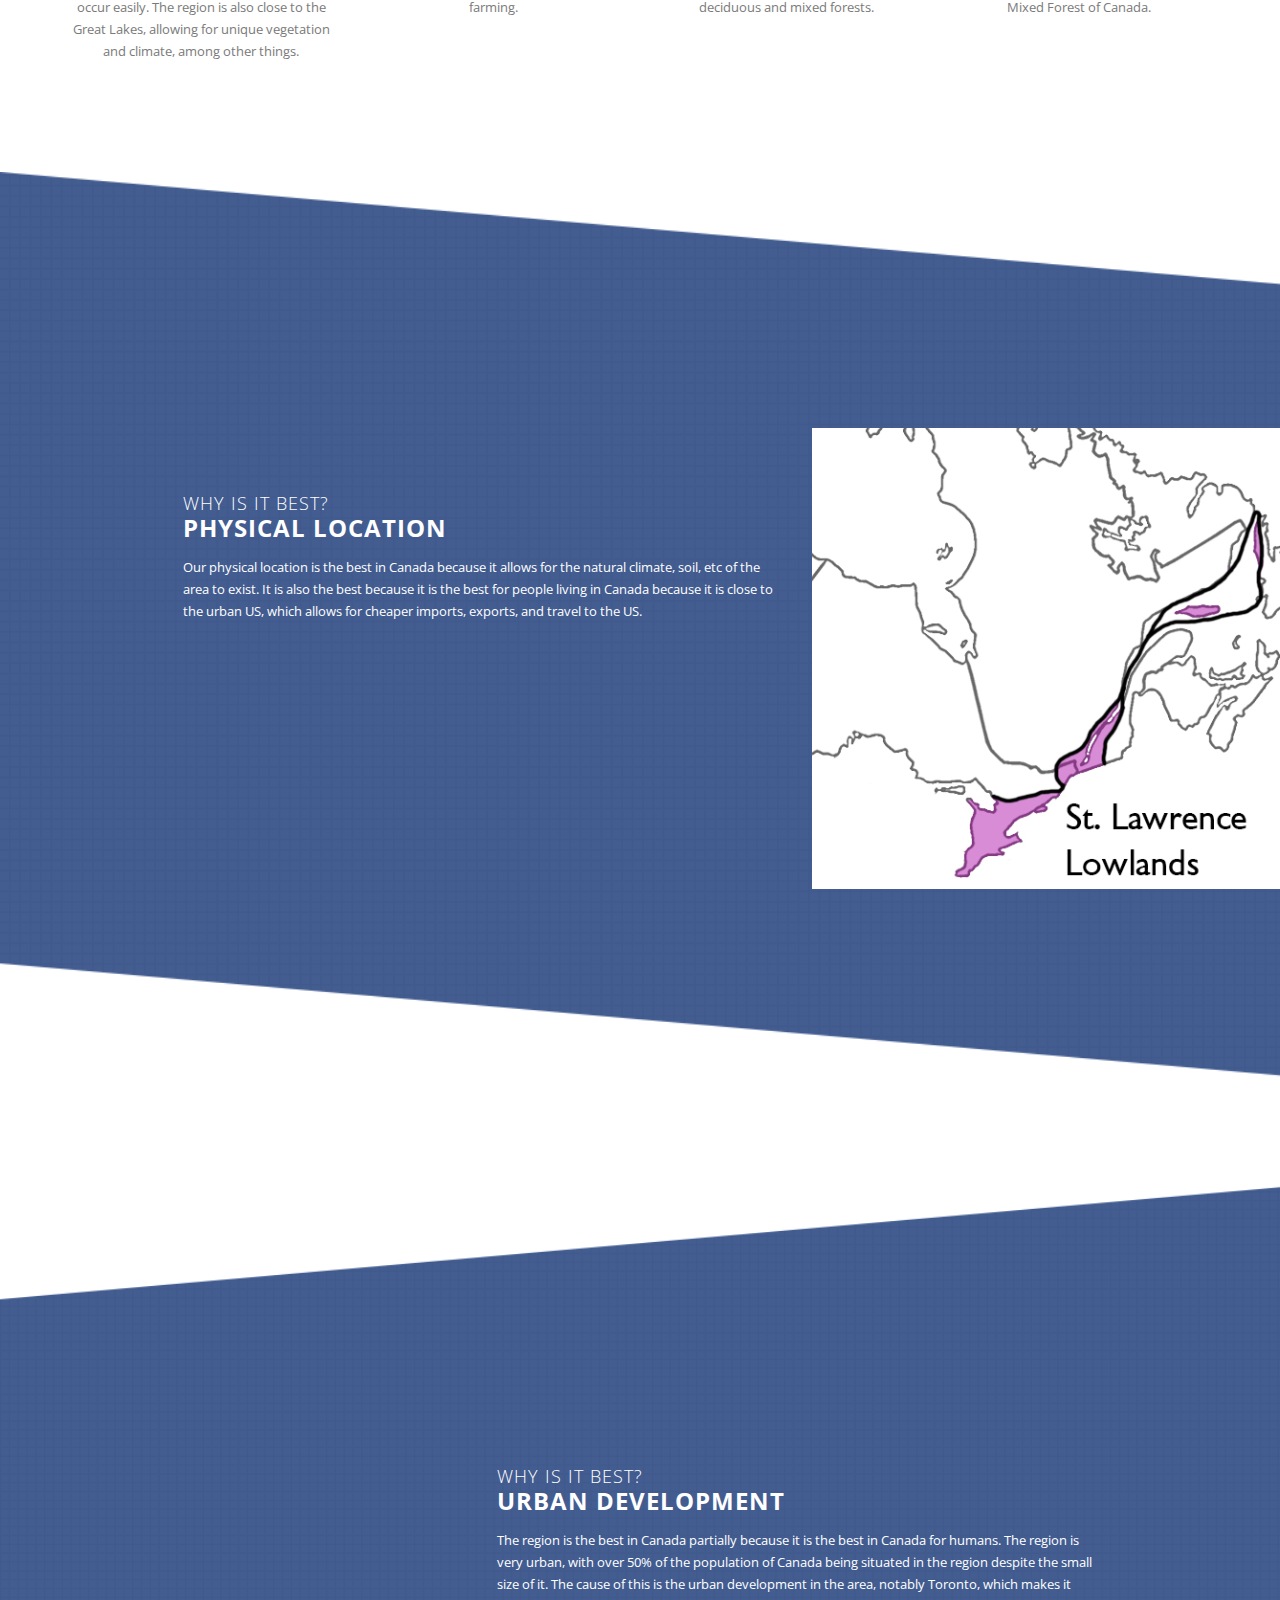
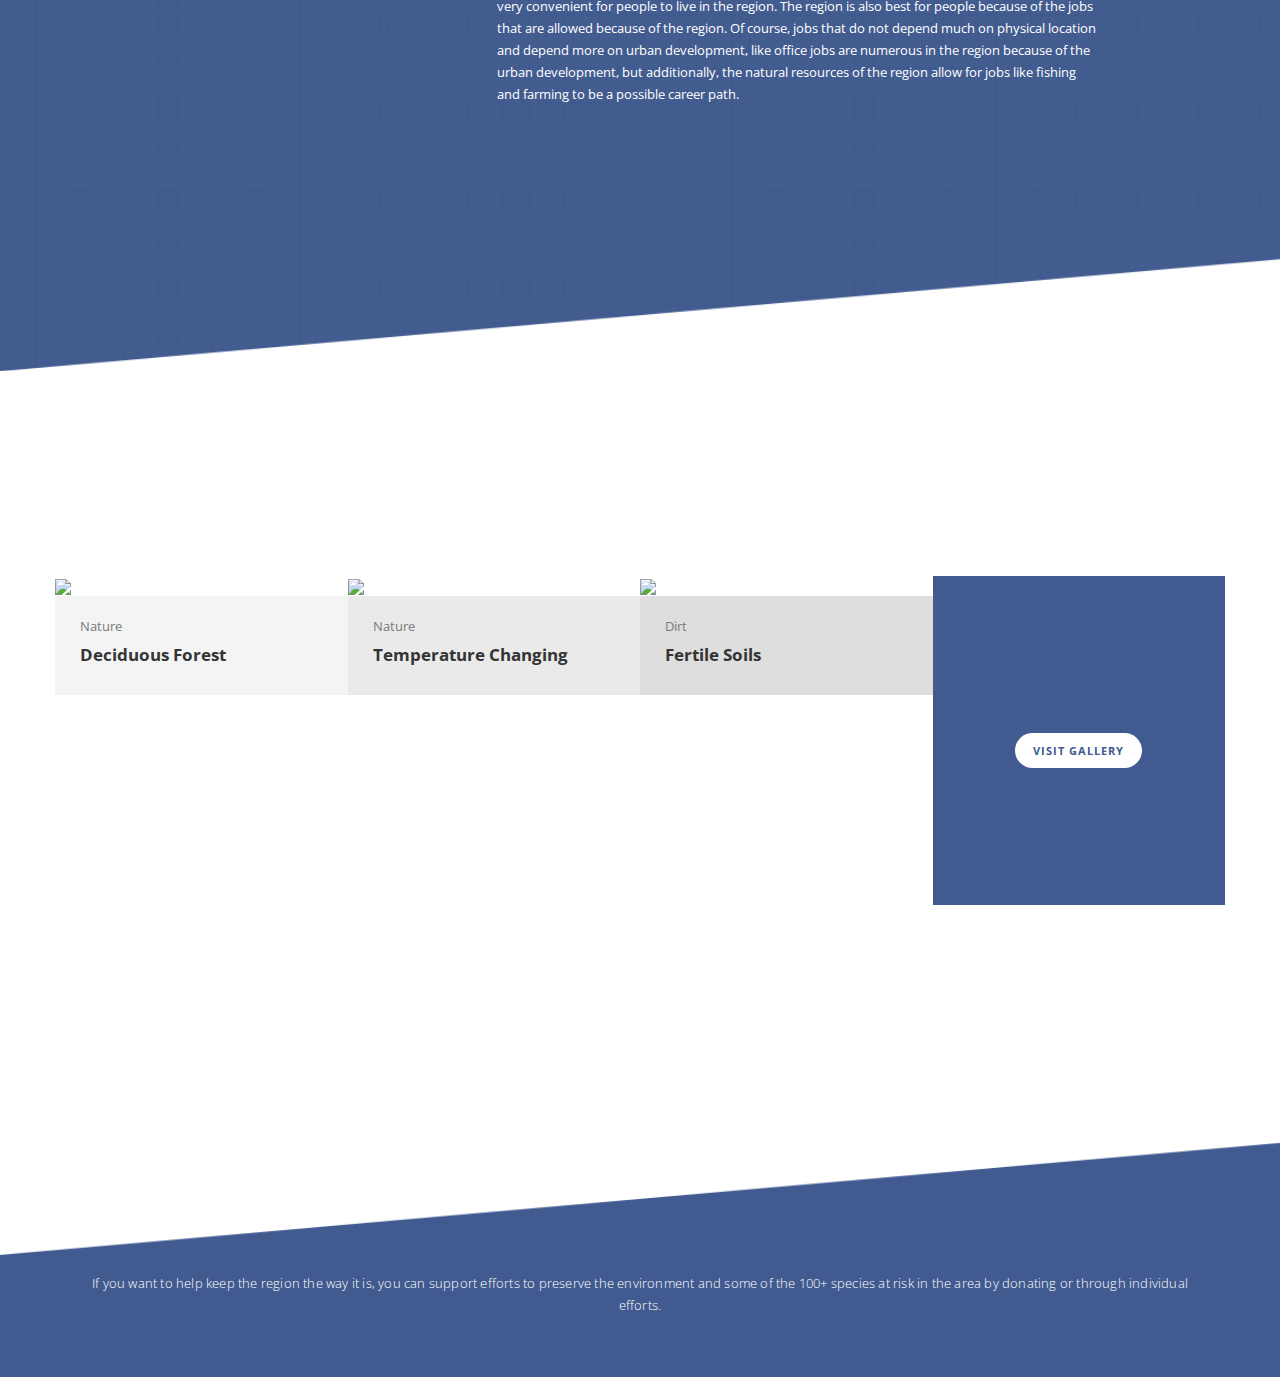
==== commit 170c682f: "Update index.html" ====
--- a/index.html
+++ b/index.html
@@ -214,7 +214,7 @@
             </div>
           </div>
               <div class="container">
-                <p>If you want to help keep the region the way it is, you can support efforts to preserve the environment and some of the 100+ species at risk in the area like donating or through individual efforts.</p>
+                <p>If you want to help keep the region the way it is, you can support efforts to preserve the environment and some of the 100+ species at risk in the area by donating or through individual efforts.</p>
               </div>
         </footer>
 
